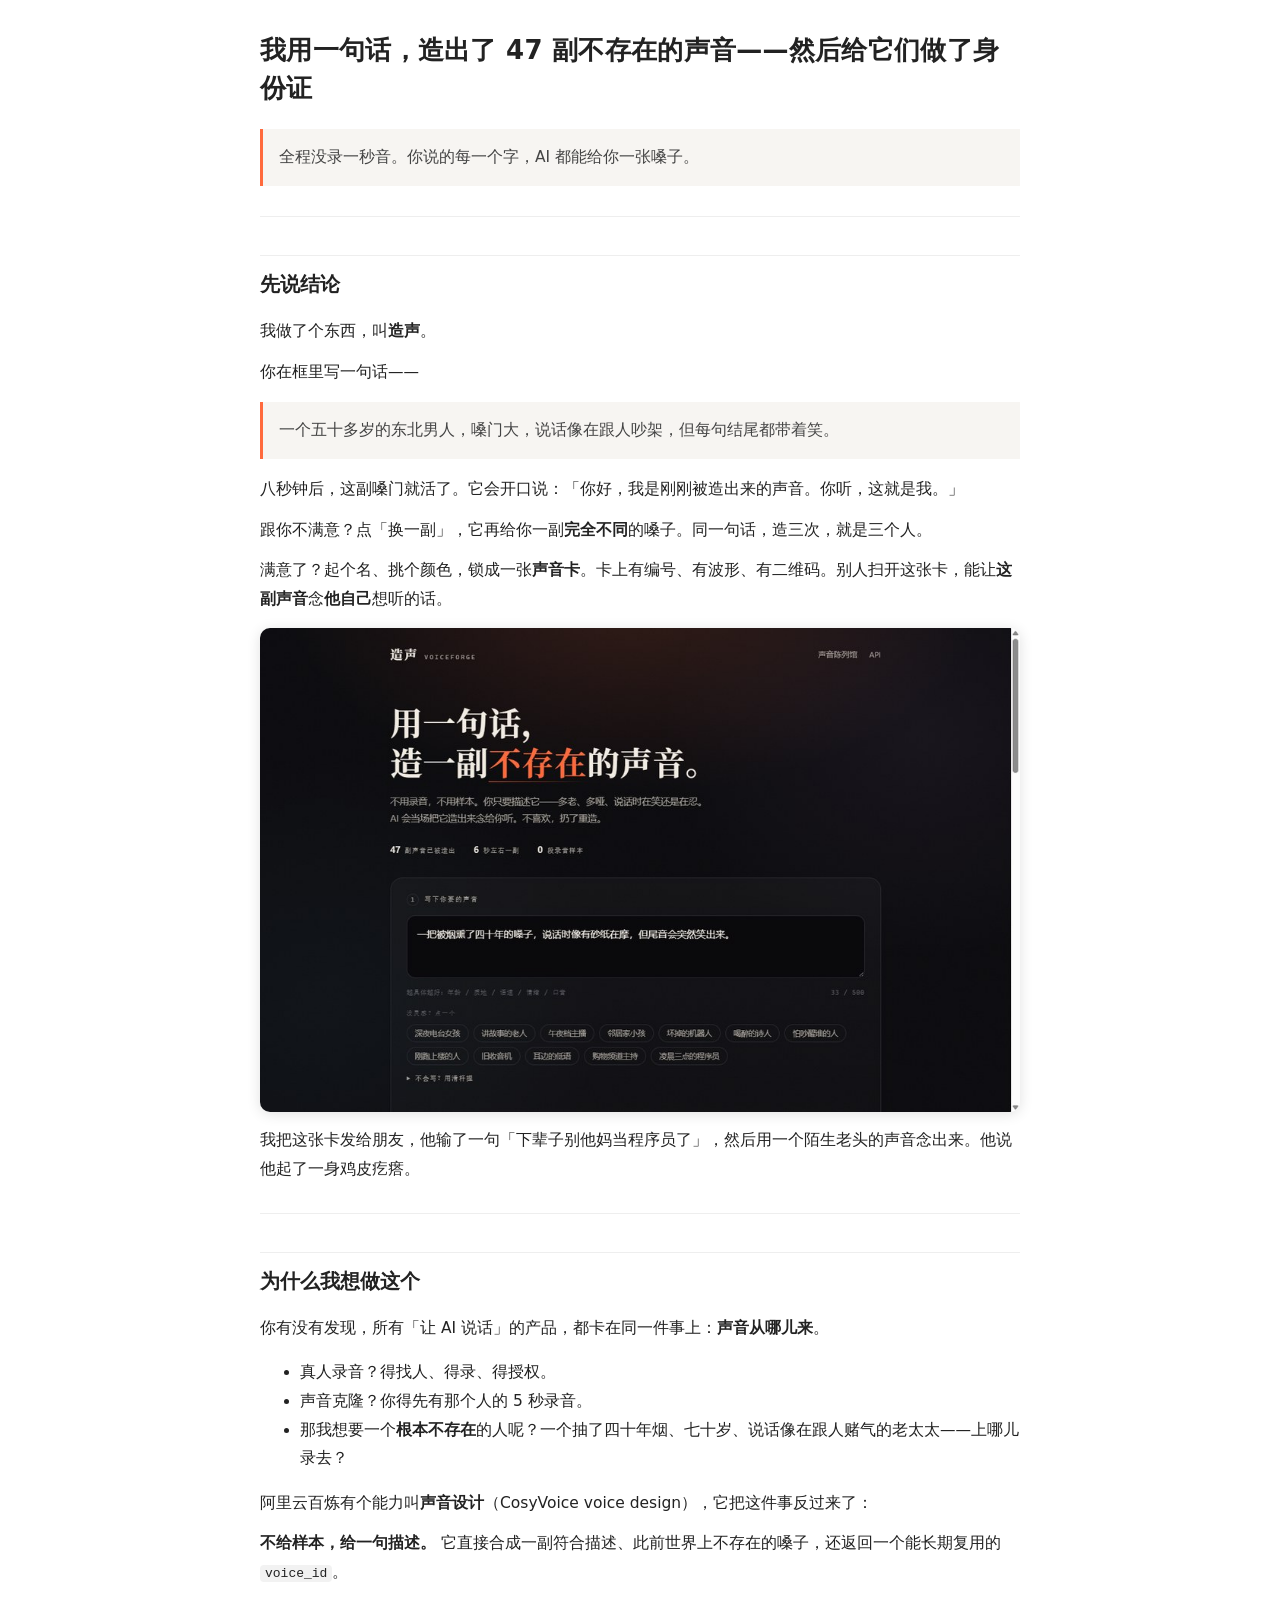
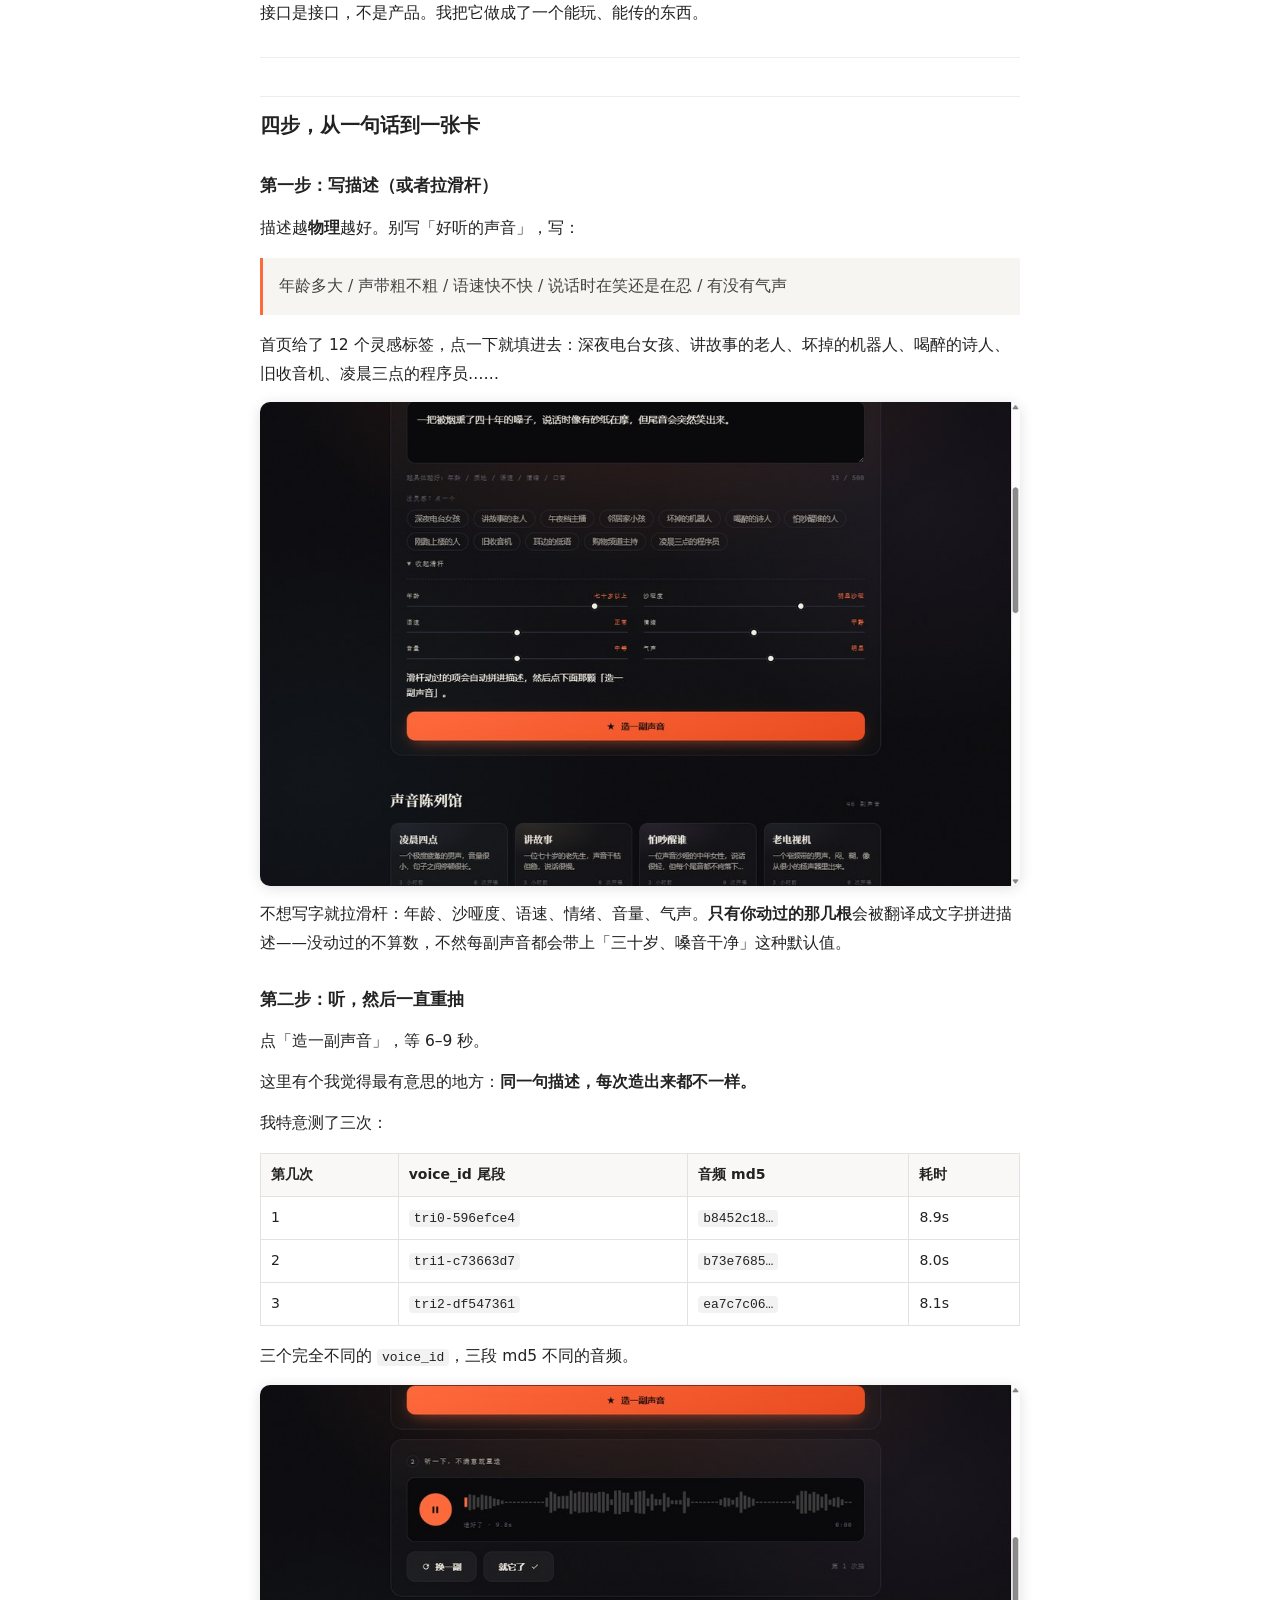
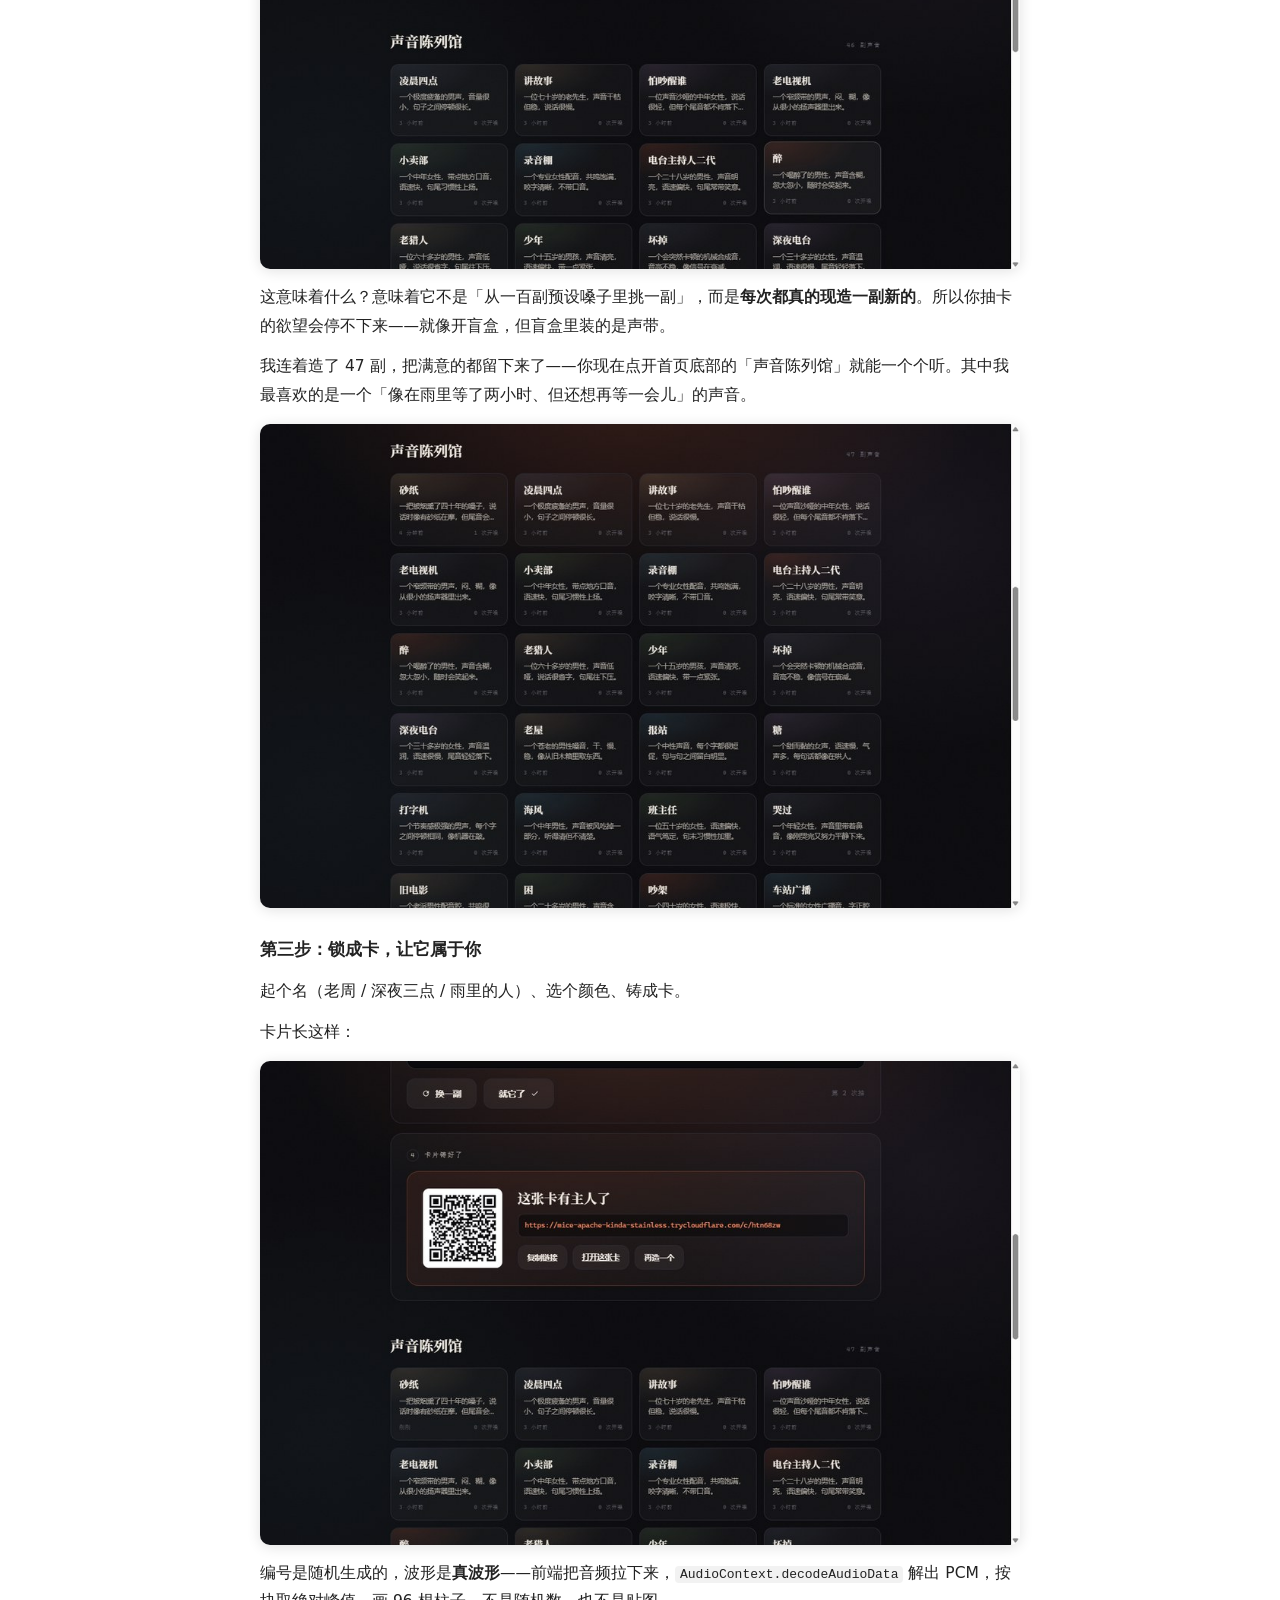
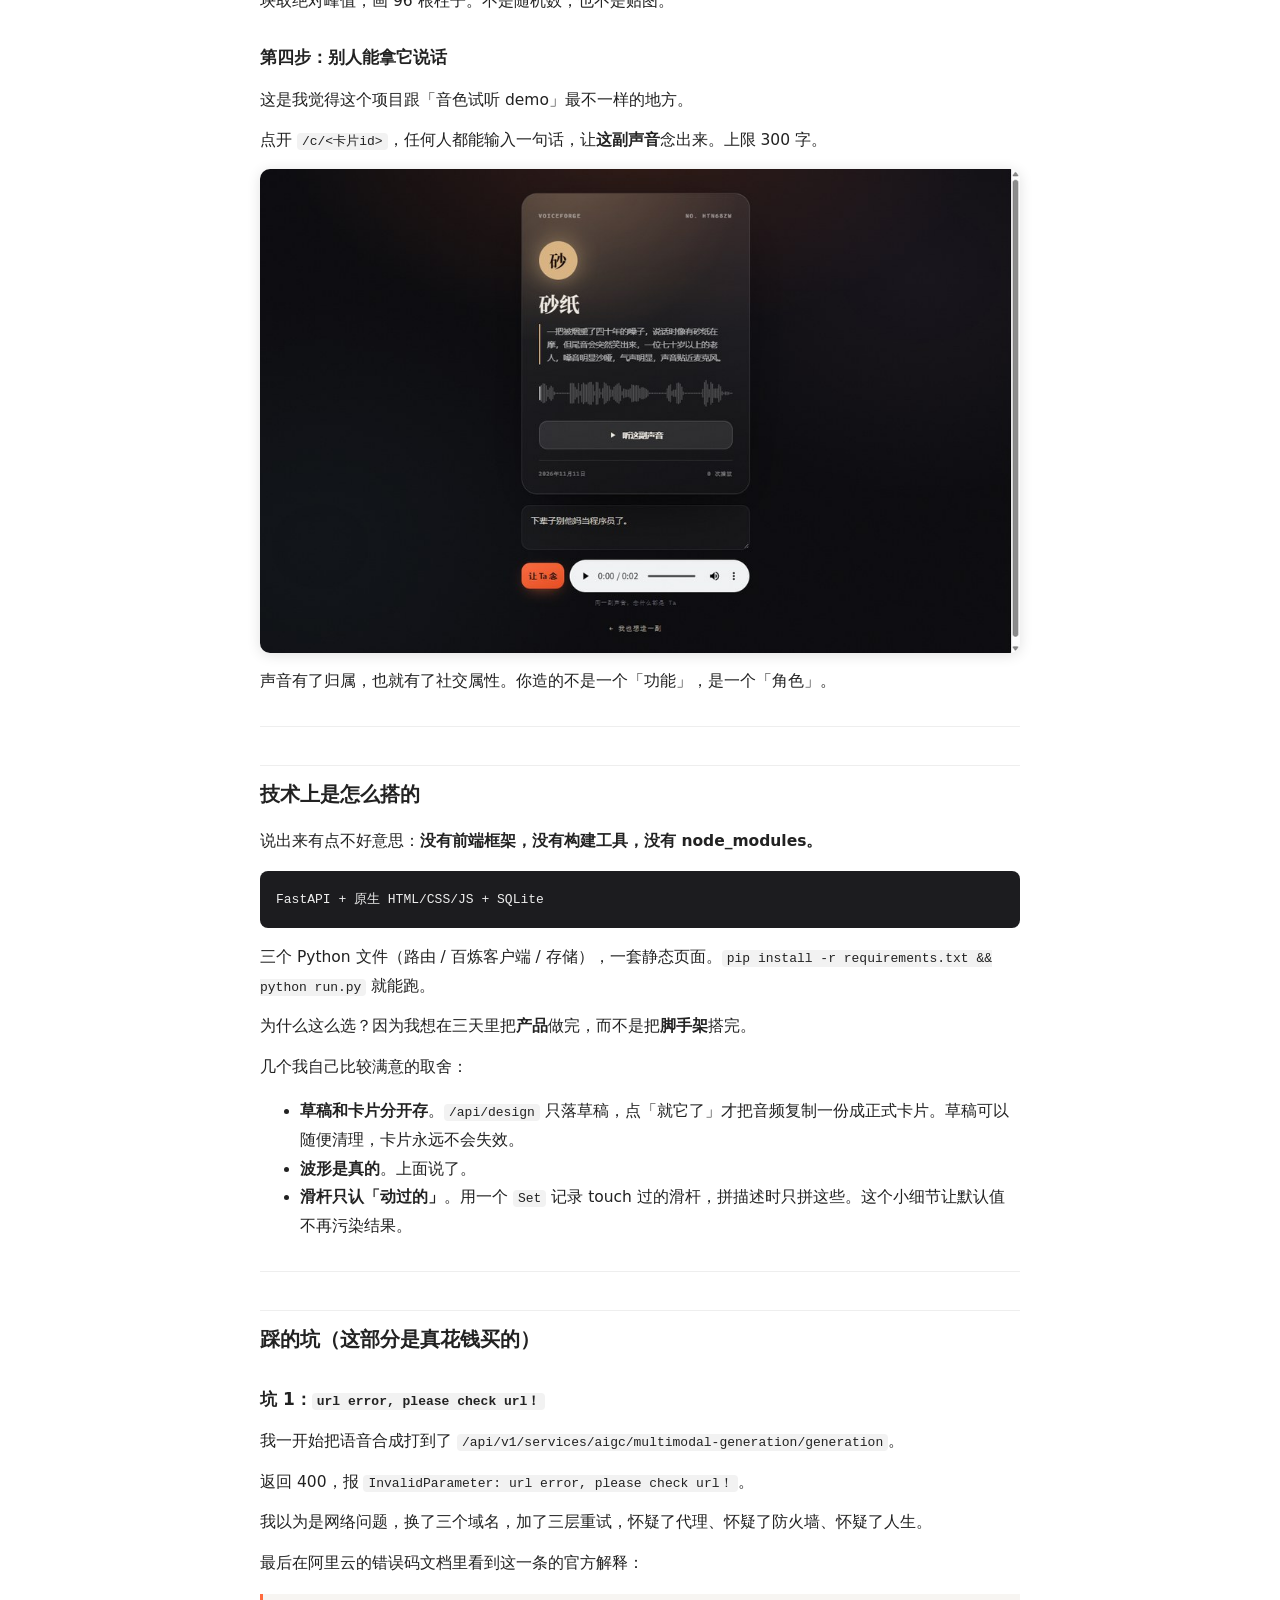
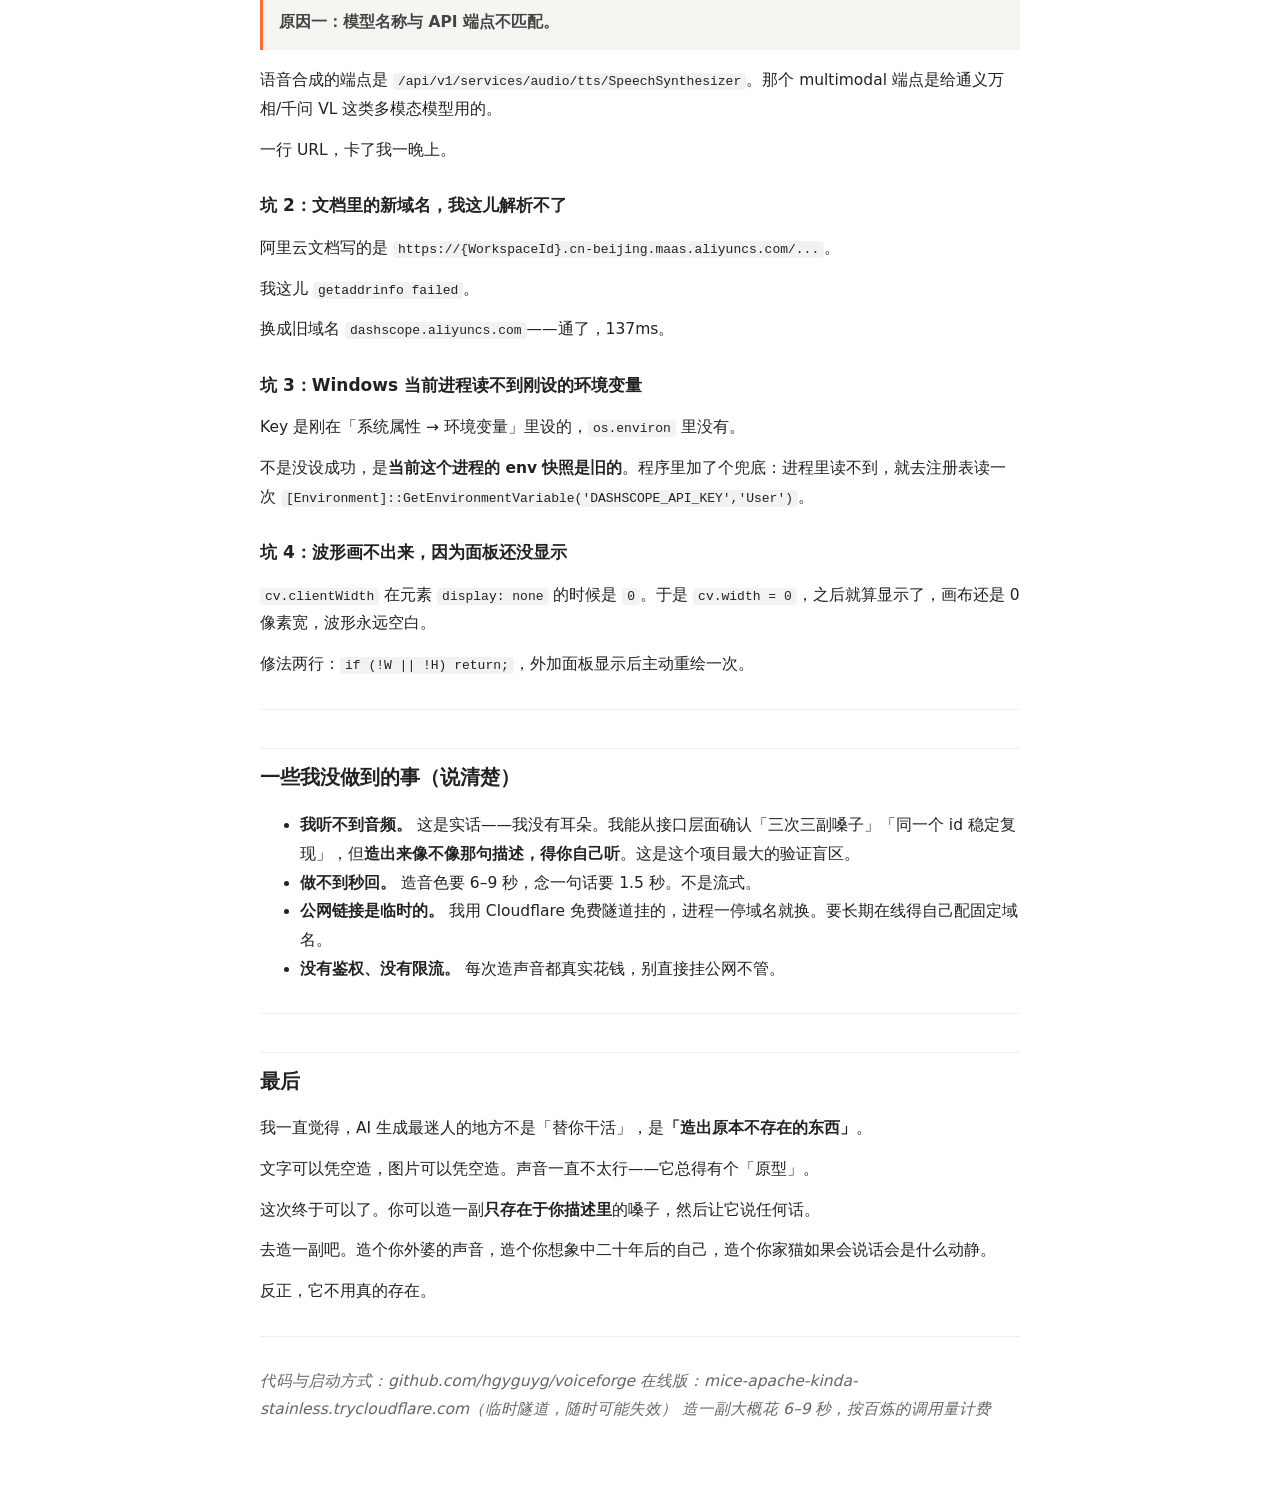
==== docs/教程.html @ cbb738d3 "docs: 教程新增可读 HTML 与 PDF 版（10 页，含 6 张配图）" ====
<!doctype html>
<html lang="zh-CN"><head><meta charset="utf-8">
<title>我用一句话，造出了 47 副不存在的声音</title>
<style>
  @page { margin: 18mm 16mm; }
  body { font-family: "Microsoft YaHei", "PingFang SC", system-ui, sans-serif;
         max-width: 760px; margin: 0 auto; padding: 32px 8px 60px;
         color: #222; line-height: 1.85; font-size: 15.5px; }
  h1 { font-size: 26px; line-height: 1.45; margin: 0 0 22px; letter-spacing: .3px; }
  h2 { font-size: 20px; margin: 38px 0 14px; padding-top: 10px; border-top: 1px solid #eee; }
  h3 { font-size: 17px; margin: 26px 0 10px; }
  p { margin: 12px 0; }
  blockquote { margin: 16px 0; padding: 10px 16px; background: #f7f5f2;
               border-left: 3px solid #ff6a3d; color: #444; }
  blockquote p { margin: 4px 0; }
  img { max-width: 100%; border-radius: 10px; margin: 14px 0;
        box-shadow: 0 2px 14px rgba(0,0,0,.12); display: block; }
  code { background: #f2f2f2; padding: 1px 5px; border-radius: 4px;
         font-size: 13px; font-family: Consolas, monospace; }
  pre { background: #1c1c1f; color: #eee; padding: 14px 16px; border-radius: 8px;
        overflow-x: auto; }
  pre code { background: none; color: inherit; padding: 0; }
  table { border-collapse: collapse; width: 100%; margin: 16px 0; font-size: 14px; }
  th, td { border: 1px solid #e2e2e2; padding: 8px 10px; text-align: left; }
  th { background: #faf8f6; }
  hr { border: none; border-top: 1px solid #eee; margin: 30px 0; }
  em { color: #666; }
</style></head><body>
<h1>我用一句话，造出了 47 副不存在的声音——然后给它们做了身份证</h1>
<blockquote>
<p>全程没录一秒音。你说的每一个字，AI 都能给你一张嗓子。</p>
</blockquote>
<hr />
<h2>先说结论</h2>
<p>我做了个东西，叫<strong>造声</strong>。</p>
<p>你在框里写一句话——</p>
<blockquote>
<p>一个五十多岁的东北男人，嗓门大，说话像在跟人吵架，但每句结尾都带着笑。</p>
</blockquote>
<p>八秒钟后，这副嗓门就活了。它会开口说：「你好，我是刚刚被造出来的声音。你听，这就是我。」</p>
<p>跟你不满意？点「换一副」，它再给你一副<strong>完全不同</strong>的嗓子。同一句话，造三次，就是三个人。</p>
<p>满意了？起个名、挑个颜色，锁成一张<strong>声音卡</strong>。卡上有编号、有波形、有二维码。别人扫开这张卡，能让<strong>这副声音</strong>念<strong>他自己</strong>想听的话。</p>
<p><img alt="首页" src="img/01-home.jpg" /></p>
<p>我把这张卡发给朋友，他输了一句「下辈子别他妈当程序员了」，然后用一个陌生老头的声音念出来。他说他起了一身鸡皮疙瘩。</p>
<hr />
<h2>为什么我想做这个</h2>
<p>你有没有发现，所有「让 AI 说话」的产品，都卡在同一件事上：<strong>声音从哪儿来</strong>。</p>
<ul>
<li>真人录音？得找人、得录、得授权。</li>
<li>声音克隆？你得先有那个人的 5 秒录音。</li>
<li>那我想要一个<strong>根本不存在</strong>的人呢？一个抽了四十年烟、七十岁、说话像在跟人赌气的老太太——上哪儿录去？</li>
</ul>
<p>阿里云百炼有个能力叫<strong>声音设计</strong>（CosyVoice voice design），它把这件事反过来了：</p>
<p><strong>不给样本，给一句描述。</strong> 它直接合成一副符合描述、此前世界上不存在的嗓子，还返回一个能长期复用的 <code>voice_id</code>。</p>
<p>接口是接口，不是产品。我把它做成了一个能玩、能传的东西。</p>
<hr />
<h2>四步，从一句话到一张卡</h2>
<h3>第一步：写描述（或者拉滑杆）</h3>
<p>描述越<strong>物理</strong>越好。别写「好听的声音」，写：</p>
<blockquote>
<p>年龄多大 / 声带粗不粗 / 语速快不快 / 说话时在笑还是在忍 / 有没有气声</p>
</blockquote>
<p>首页给了 12 个灵感标签，点一下就填进去：深夜电台女孩、讲故事的老人、坏掉的机器人、喝醉的诗人、旧收音机、凌晨三点的程序员……</p>
<p><img alt="滑杆" src="img/02-tuner.jpg" /></p>
<p>不想写字就拉滑杆：年龄、沙哑度、语速、情绪、音量、气声。<strong>只有你动过的那几根</strong>会被翻译成文字拼进描述——没动过的不算数，不然每副声音都会带上「三十岁、嗓音干净」这种默认值。</p>
<h3>第二步：听，然后一直重抽</h3>
<p>点「造一副声音」，等 6–9 秒。</p>
<p>这里有个我觉得最有意思的地方：<strong>同一句描述，每次造出来都不一样。</strong></p>
<p>我特意测了三次：</p>
<table>
<thead>
<tr>
<th>第几次</th>
<th>voice_id 尾段</th>
<th>音频 md5</th>
<th>耗时</th>
</tr>
</thead>
<tbody>
<tr>
<td>1</td>
<td><code>tri0-596efce4</code></td>
<td><code>b8452c18…</code></td>
<td>8.9s</td>
</tr>
<tr>
<td>2</td>
<td><code>tri1-c73663d7</code></td>
<td><code>b73e7685…</code></td>
<td>8.0s</td>
</tr>
<tr>
<td>3</td>
<td><code>tri2-df547361</code></td>
<td><code>ea7c7c06…</code></td>
<td>8.1s</td>
</tr>
</tbody>
</table>
<p>三个完全不同的 <code>voice_id</code>，三段 md5 不同的音频。</p>
<p><img alt="造好了" src="img/03-result.jpg" /></p>
<p>这意味着什么？意味着它不是「从一百副预设嗓子里挑一副」，而是<strong>每次都真的现造一副新的</strong>。所以你抽卡的欲望会停不下来——就像开盲盒，但盲盒里装的是声带。</p>
<p>我连着造了 47 副，把满意的都留下来了——你现在点开首页底部的「声音陈列馆」就能一个个听。其中我最喜欢的是一个「像在雨里等了两小时、但还想再等一会儿」的声音。</p>
<p><img alt="陈列馆" src="img/09-gallery.jpg" /></p>
<h3>第三步：锁成卡，让它属于你</h3>
<p>起个名（老周 / 深夜三点 / 雨里的人）、选个颜色、铸成卡。</p>
<p>卡片长这样：</p>
<p><img alt="成卡" src="img/07-done.jpg" /></p>
<p>编号是随机生成的，波形是<strong>真波形</strong>——前端把音频拉下来，<code>AudioContext.decodeAudioData</code> 解出 PCM，按块取绝对峰值，画 96 根柱子。不是随机数，也不是贴图。</p>
<h3>第四步：别人能拿它说话</h3>
<p>这是我觉得这个项目跟「音色试听 demo」最不一样的地方。</p>
<p>点开 <code>/c/&lt;卡片id&gt;</code>，任何人都能输入一句话，让<strong>这副声音</strong>念出来。上限 300 字。</p>
<p><img alt="卡片页" src="img/08-card.jpg" /></p>
<p>声音有了归属，也就有了社交属性。你造的不是一个「功能」，是一个「角色」。</p>
<hr />
<h2>技术上是怎么搭的</h2>
<p>说出来有点不好意思：<strong>没有前端框架，没有构建工具，没有 node_modules。</strong></p>
<pre><code>FastAPI + 原生 HTML/CSS/JS + SQLite
</code></pre>
<p>三个 Python 文件（路由 / 百炼客户端 / 存储），一套静态页面。<code>pip install -r requirements.txt &amp;&amp; python run.py</code> 就能跑。</p>
<p>为什么这么选？因为我想在三天里把<strong>产品</strong>做完，而不是把<strong>脚手架</strong>搭完。</p>
<p>几个我自己比较满意的取舍：</p>
<ul>
<li><strong>草稿和卡片分开存</strong>。<code>/api/design</code> 只落草稿，点「就它了」才把音频复制一份成正式卡片。草稿可以随便清理，卡片永远不会失效。</li>
<li><strong>波形是真的</strong>。上面说了。</li>
<li><strong>滑杆只认「动过的」</strong>。用一个 <code>Set</code> 记录 touch 过的滑杆，拼描述时只拼这些。这个小细节让默认值不再污染结果。</li>
</ul>
<hr />
<h2>踩的坑（这部分是真花钱买的）</h2>
<h3>坑 1：<code>url error, please check url！</code></h3>
<p>我一开始把语音合成打到了 <code>/api/v1/services/aigc/multimodal-generation/generation</code>。</p>
<p>返回 400，报 <code>InvalidParameter: url error, please check url！</code>。</p>
<p>我以为是网络问题，换了三个域名，加了三层重试，怀疑了代理、怀疑了防火墙、怀疑了人生。</p>
<p>最后在阿里云的错误码文档里看到这一条的官方解释：</p>
<blockquote>
<p><strong>原因一：模型名称与 API 端点不匹配。</strong></p>
</blockquote>
<p>语音合成的端点是 <code>/api/v1/services/audio/tts/SpeechSynthesizer</code>。那个 multimodal 端点是给通义万相/千问 VL 这类多模态模型用的。</p>
<p>一行 URL，卡了我一晚上。</p>
<h3>坑 2：文档里的新域名，我这儿解析不了</h3>
<p>阿里云文档写的是 <code>https://{WorkspaceId}.cn-beijing.maas.aliyuncs.com/...</code>。</p>
<p>我这儿 <code>getaddrinfo failed</code>。</p>
<p>换成旧域名 <code>dashscope.aliyuncs.com</code>——通了，137ms。</p>
<h3>坑 3：Windows 当前进程读不到刚设的环境变量</h3>
<p>Key 是刚在「系统属性 → 环境变量」里设的，<code>os.environ</code> 里没有。</p>
<p>不是没设成功，是<strong>当前这个进程的 env 快照是旧的</strong>。程序里加了个兜底：进程里读不到，就去注册表读一次 <code>[Environment]::GetEnvironmentVariable('DASHSCOPE_API_KEY','User')</code>。</p>
<h3>坑 4：波形画不出来，因为面板还没显示</h3>
<p><code>cv.clientWidth</code> 在元素 <code>display: none</code> 的时候是 <code>0</code>。于是 <code>cv.width = 0</code>，之后就算显示了，画布还是 0 像素宽，波形永远空白。</p>
<p>修法两行：<code>if (!W || !H) return;</code>，外加面板显示后主动重绘一次。</p>
<hr />
<h2>一些我没做到的事（说清楚）</h2>
<ul>
<li><strong>我听不到音频。</strong> 这是实话——我没有耳朵。我能从接口层面确认「三次三副嗓子」「同一个 id 稳定复现」，但<strong>造出来像不像那句描述，得你自己听</strong>。这是这个项目最大的验证盲区。</li>
<li><strong>做不到秒回。</strong> 造音色要 6–9 秒，念一句话要 1.5 秒。不是流式。</li>
<li><strong>公网链接是临时的。</strong> 我用 Cloudflare 免费隧道挂的，进程一停域名就换。要长期在线得自己配固定域名。</li>
<li><strong>没有鉴权、没有限流。</strong> 每次造声音都真实花钱，别直接挂公网不管。</li>
</ul>
<hr />
<h2>最后</h2>
<p>我一直觉得，AI 生成最迷人的地方不是「替你干活」，是<strong>「造出原本不存在的东西」</strong>。</p>
<p>文字可以凭空造，图片可以凭空造。声音一直不太行——它总得有个「原型」。</p>
<p>这次终于可以了。你可以造一副<strong>只存在于你描述里</strong>的嗓子，然后让它说任何话。</p>
<p>去造一副吧。造个你外婆的声音，造个你想象中二十年后的自己，造个你家猫如果会说话会是什么动静。</p>
<p>反正，它不用真的存在。</p>
<hr />
<p><em>代码与启动方式：github.com/hgyguyg/voiceforge</em>
<em>在线版：mice-apache-kinda-stainless.trycloudflare.com（临时隧道，随时可能失效）</em>
<em>造一副大概花 6–9 秒，按百炼的调用量计费</em></p>
</body></html>
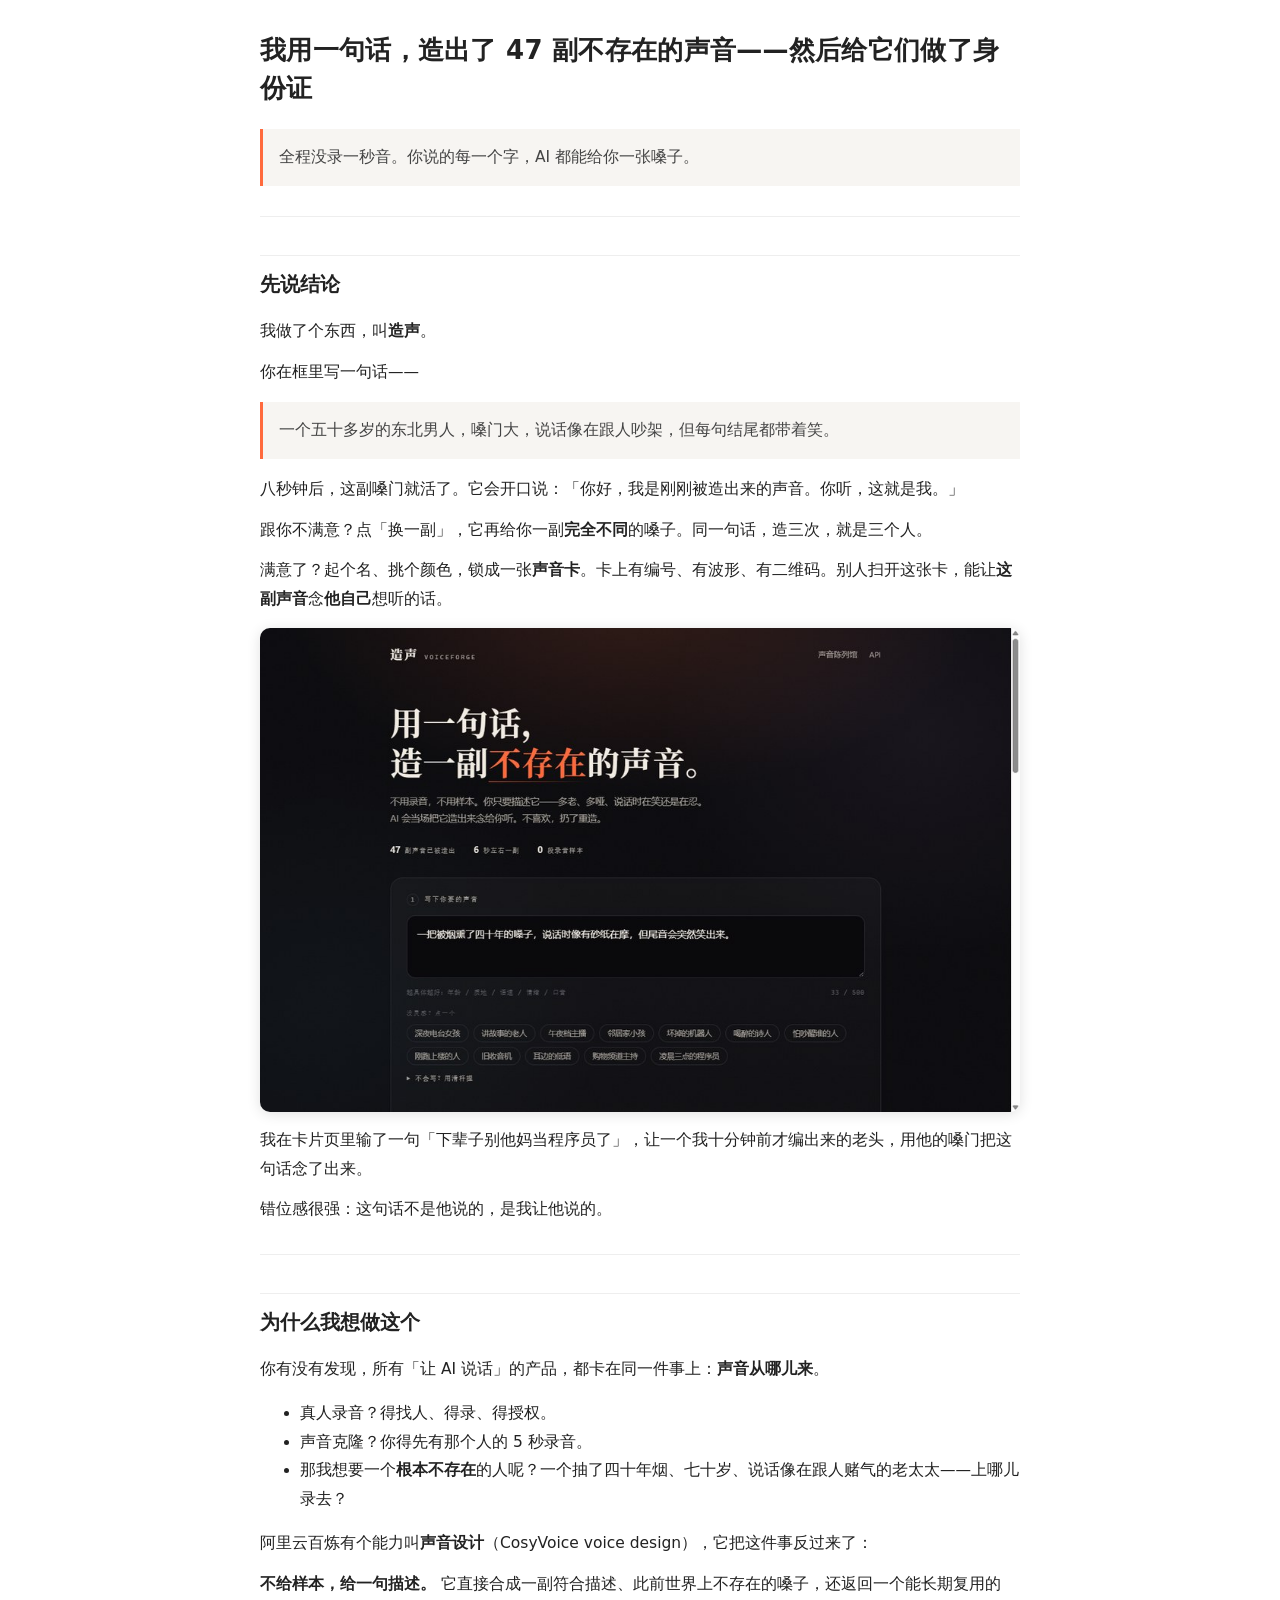
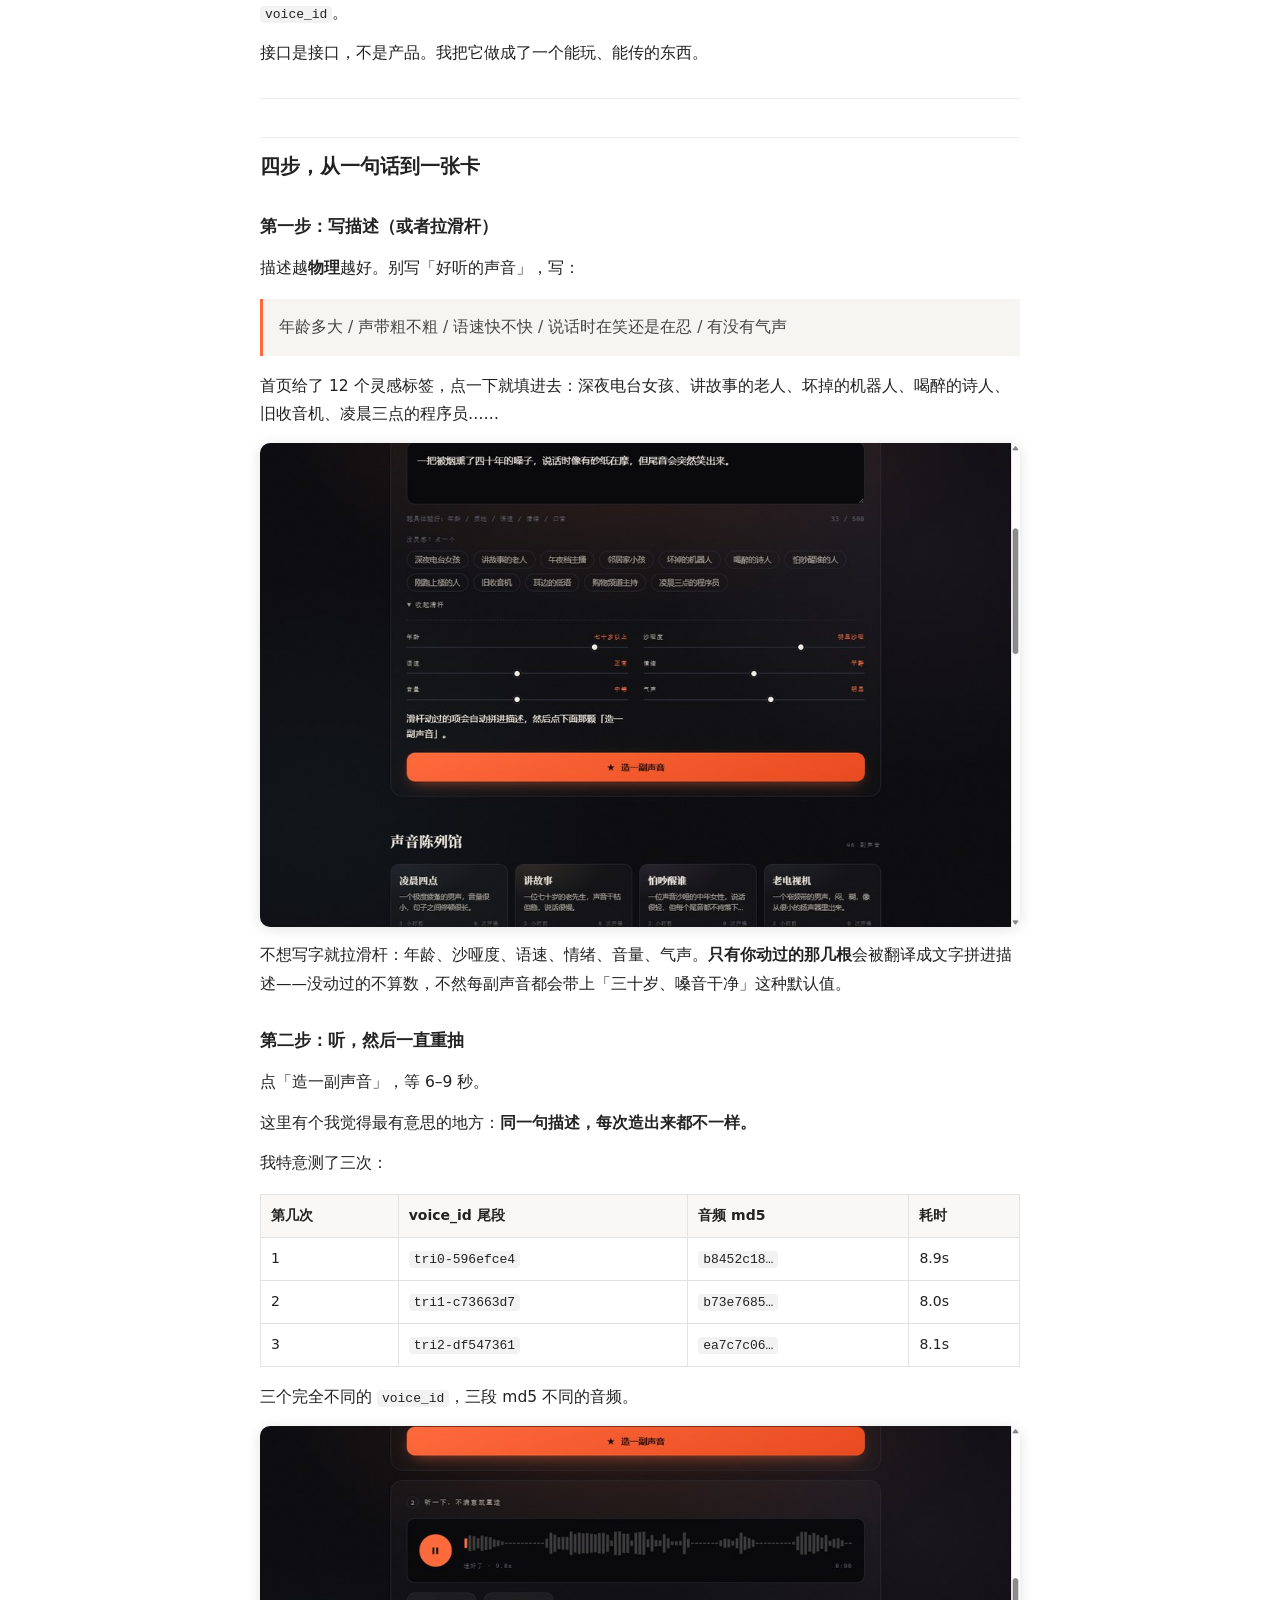
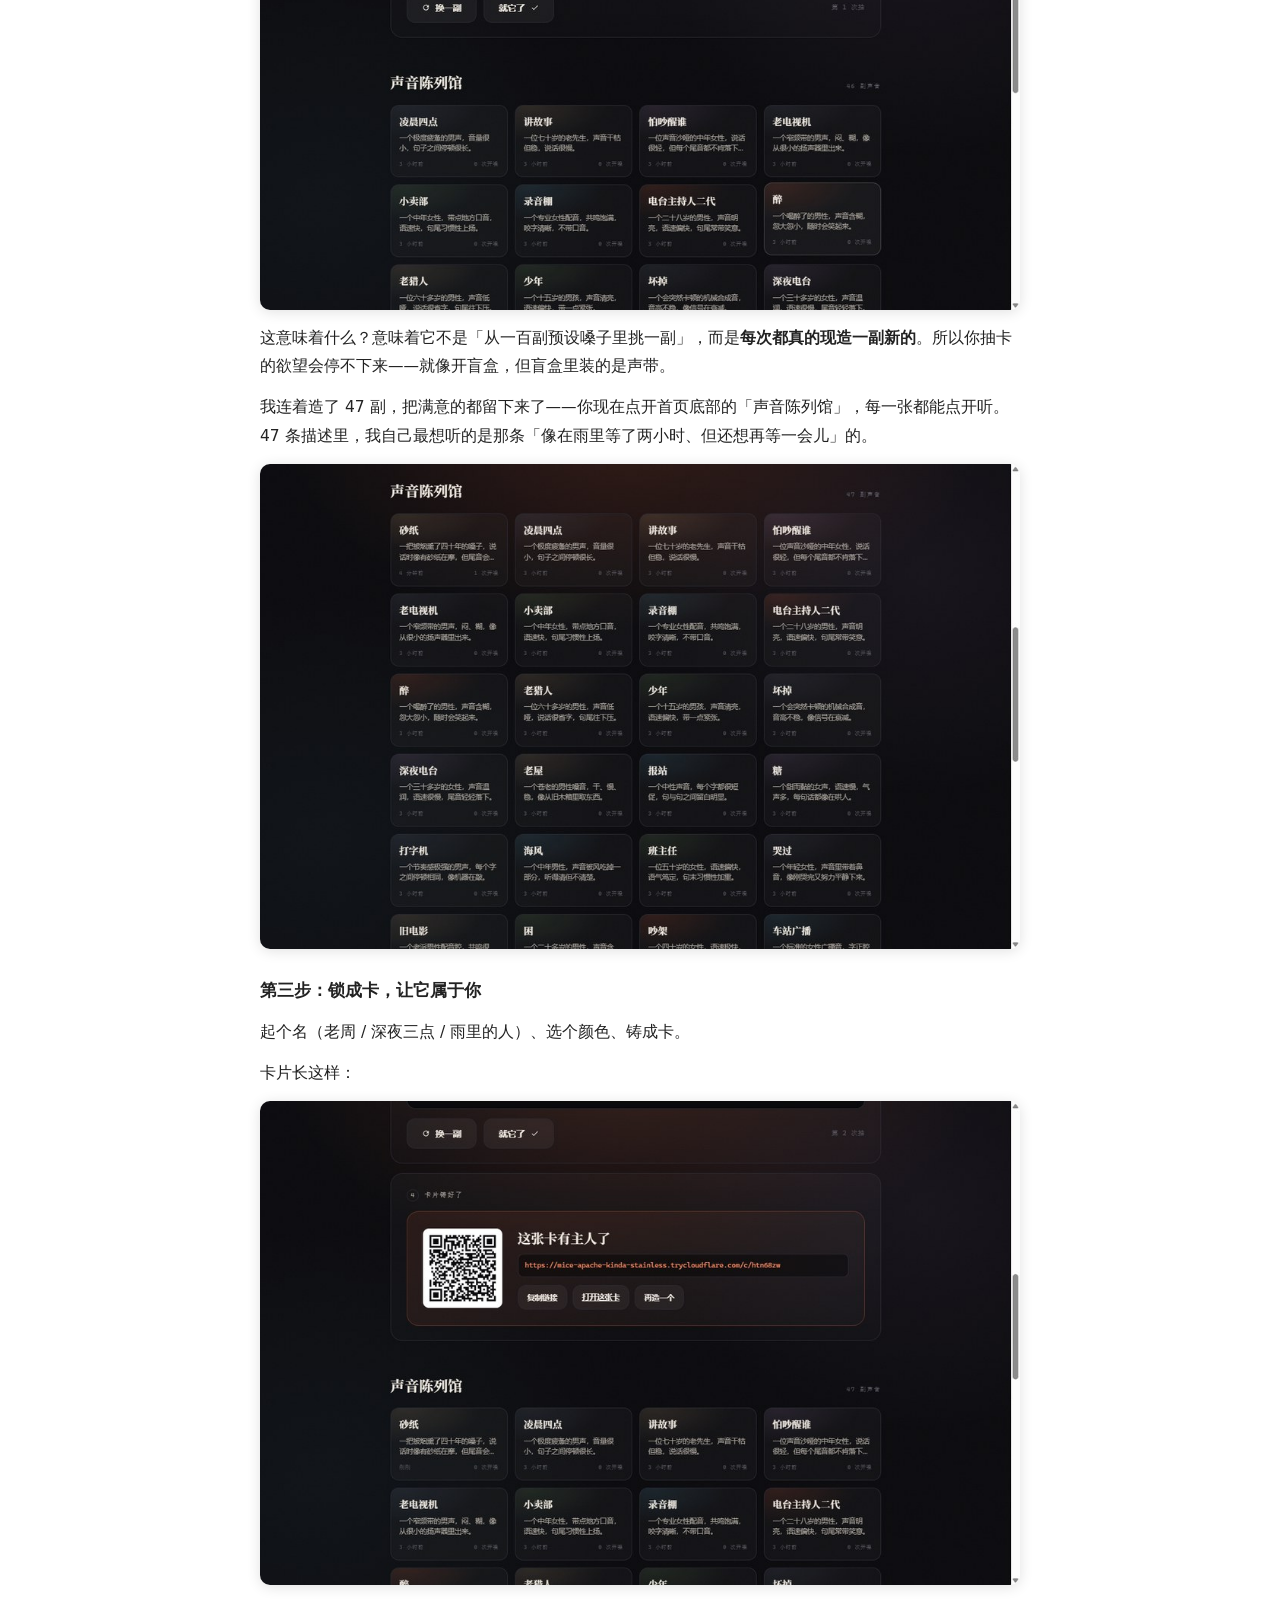
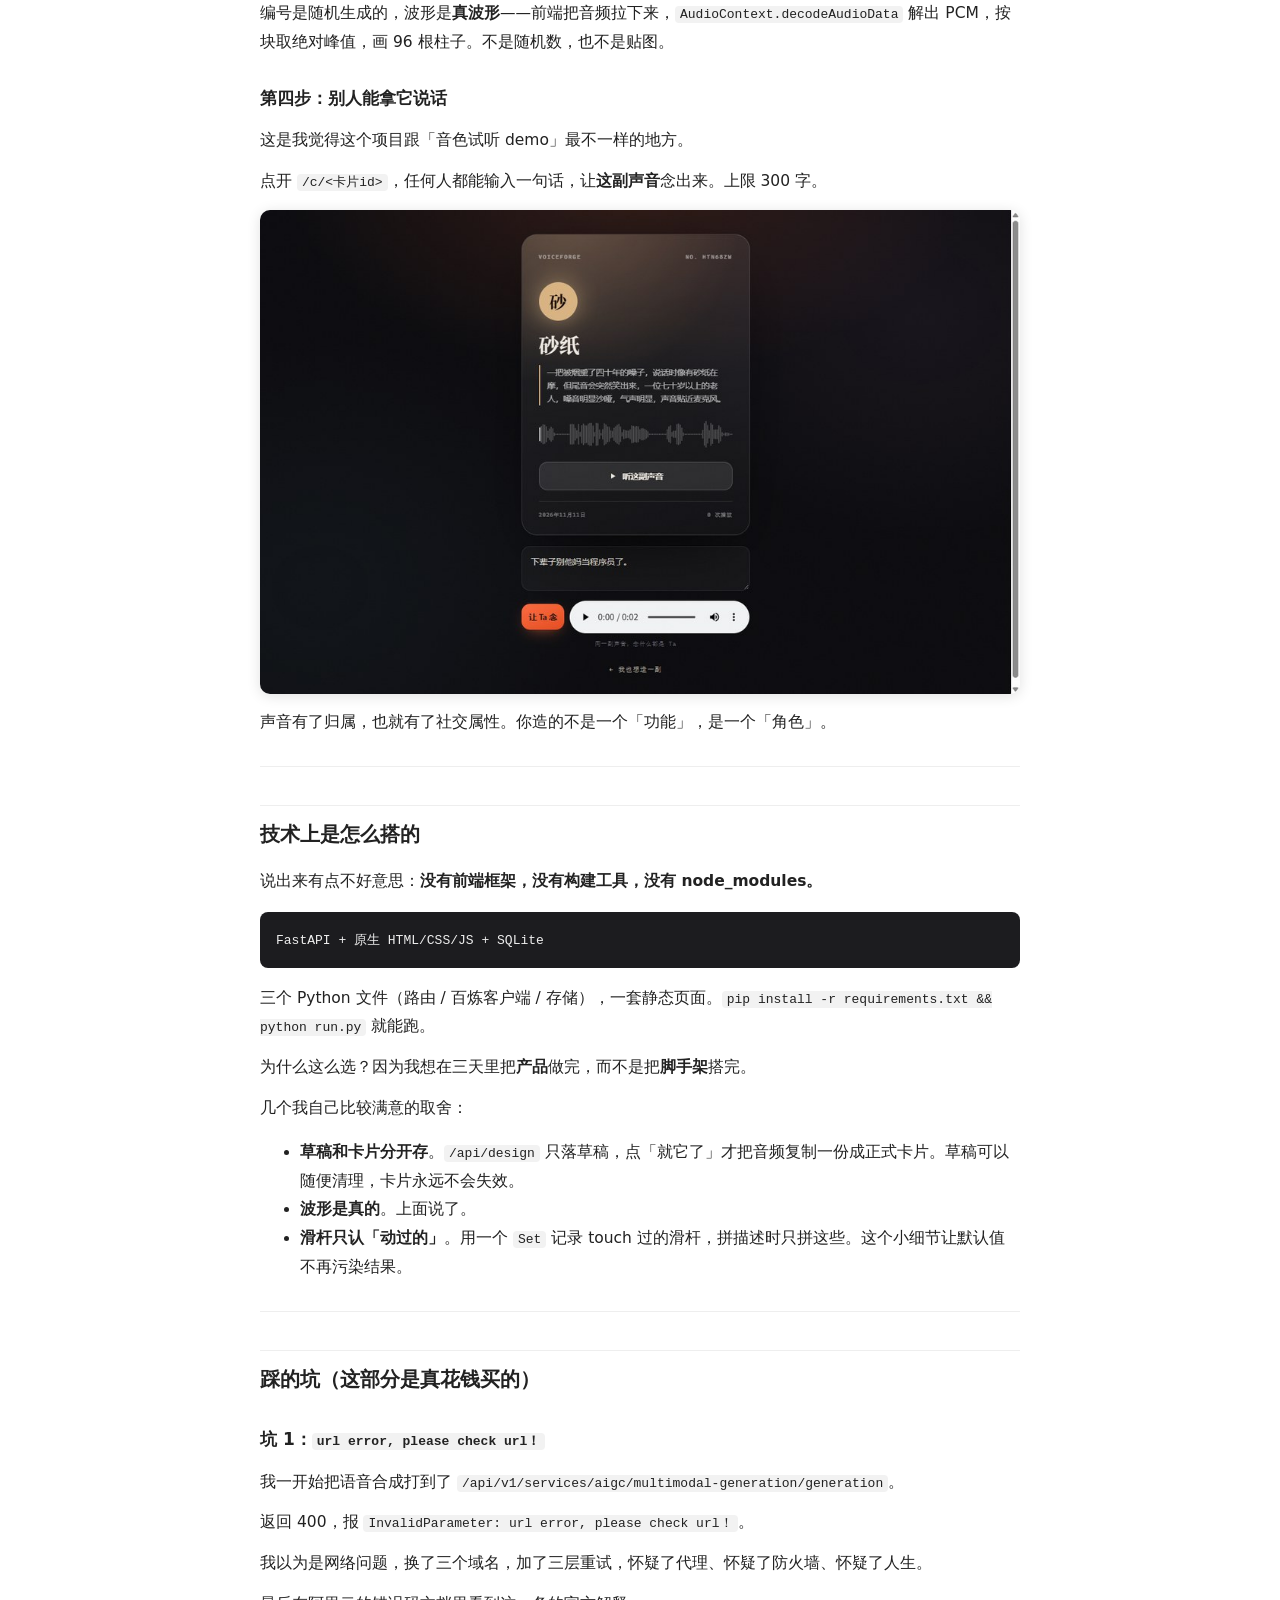
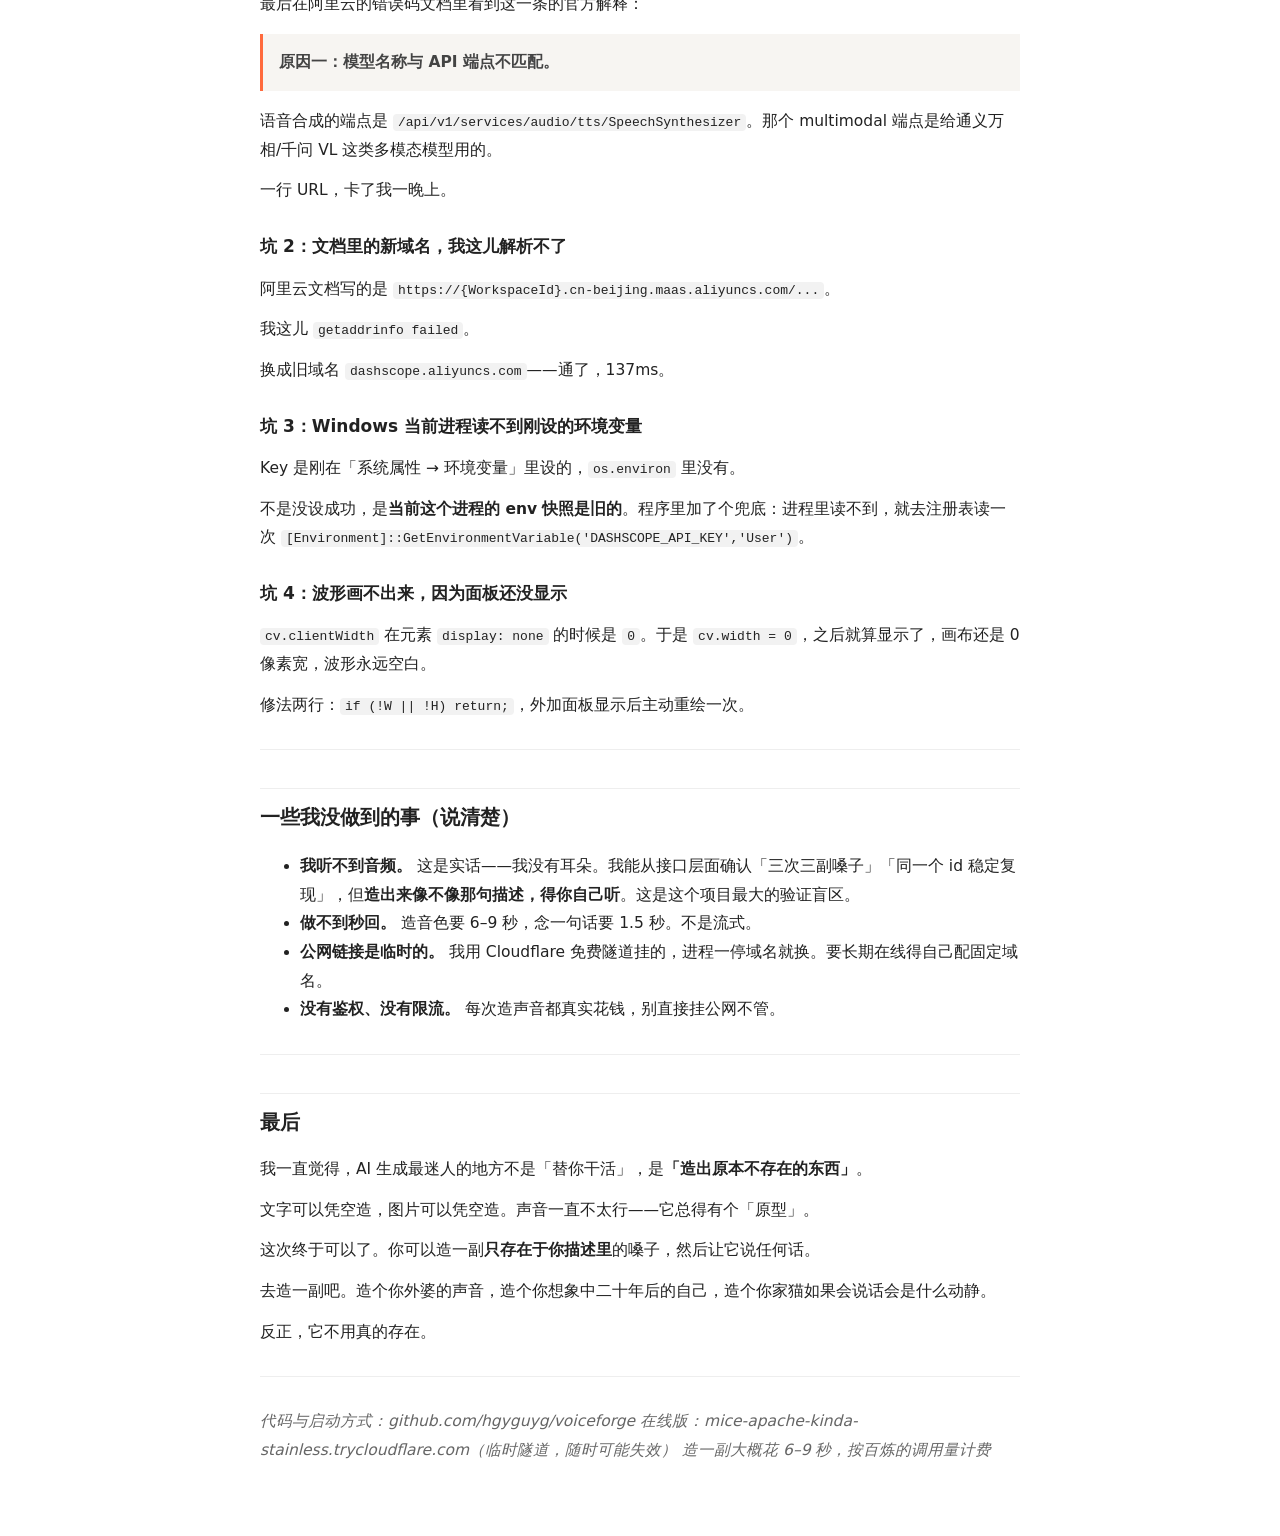
==== commit 0873dd80: "教程：把两处不可证的表述改成本人真实操作，重新生成 HTML/PDF" ====
--- a/docs/教程.html
+++ b/docs/教程.html
@@ -41,7 +41,8 @@
 <p>跟你不满意？点「换一副」，它再给你一副<strong>完全不同</strong>的嗓子。同一句话，造三次，就是三个人。</p>
 <p>满意了？起个名、挑个颜色，锁成一张<strong>声音卡</strong>。卡上有编号、有波形、有二维码。别人扫开这张卡，能让<strong>这副声音</strong>念<strong>他自己</strong>想听的话。</p>
 <p><img alt="首页" src="img/01-home.jpg" /></p>
-<p>我把这张卡发给朋友，他输了一句「下辈子别他妈当程序员了」，然后用一个陌生老头的声音念出来。他说他起了一身鸡皮疙瘩。</p>
+<p>我在卡片页里输了一句「下辈子别他妈当程序员了」，让一个我十分钟前才编出来的老头，用他的嗓门把这句话念了出来。</p>
+<p>错位感很强：这句话不是他说的，是我让他说的。</p>
 <hr />
 <h2>为什么我想做这个</h2>
 <p>你有没有发现，所有「让 AI 说话」的产品，都卡在同一件事上：<strong>声音从哪儿来</strong>。</p>
@@ -100,7 +101,7 @@
 <p>三个完全不同的 <code>voice_id</code>，三段 md5 不同的音频。</p>
 <p><img alt="造好了" src="img/03-result.jpg" /></p>
 <p>这意味着什么？意味着它不是「从一百副预设嗓子里挑一副」，而是<strong>每次都真的现造一副新的</strong>。所以你抽卡的欲望会停不下来——就像开盲盒，但盲盒里装的是声带。</p>
-<p>我连着造了 47 副，把满意的都留下来了——你现在点开首页底部的「声音陈列馆」就能一个个听。其中我最喜欢的是一个「像在雨里等了两小时、但还想再等一会儿」的声音。</p>
+<p>我连着造了 47 副，把满意的都留下来了——你现在点开首页底部的「声音陈列馆」，每一张都能点开听。47 条描述里，我自己最想听的是那条「像在雨里等了两小时、但还想再等一会儿」的。</p>
 <p><img alt="陈列馆" src="img/09-gallery.jpg" /></p>
 <h3>第三步：锁成卡，让它属于你</h3>
 <p>起个名（老周 / 深夜三点 / 雨里的人）、选个颜色、铸成卡。</p>
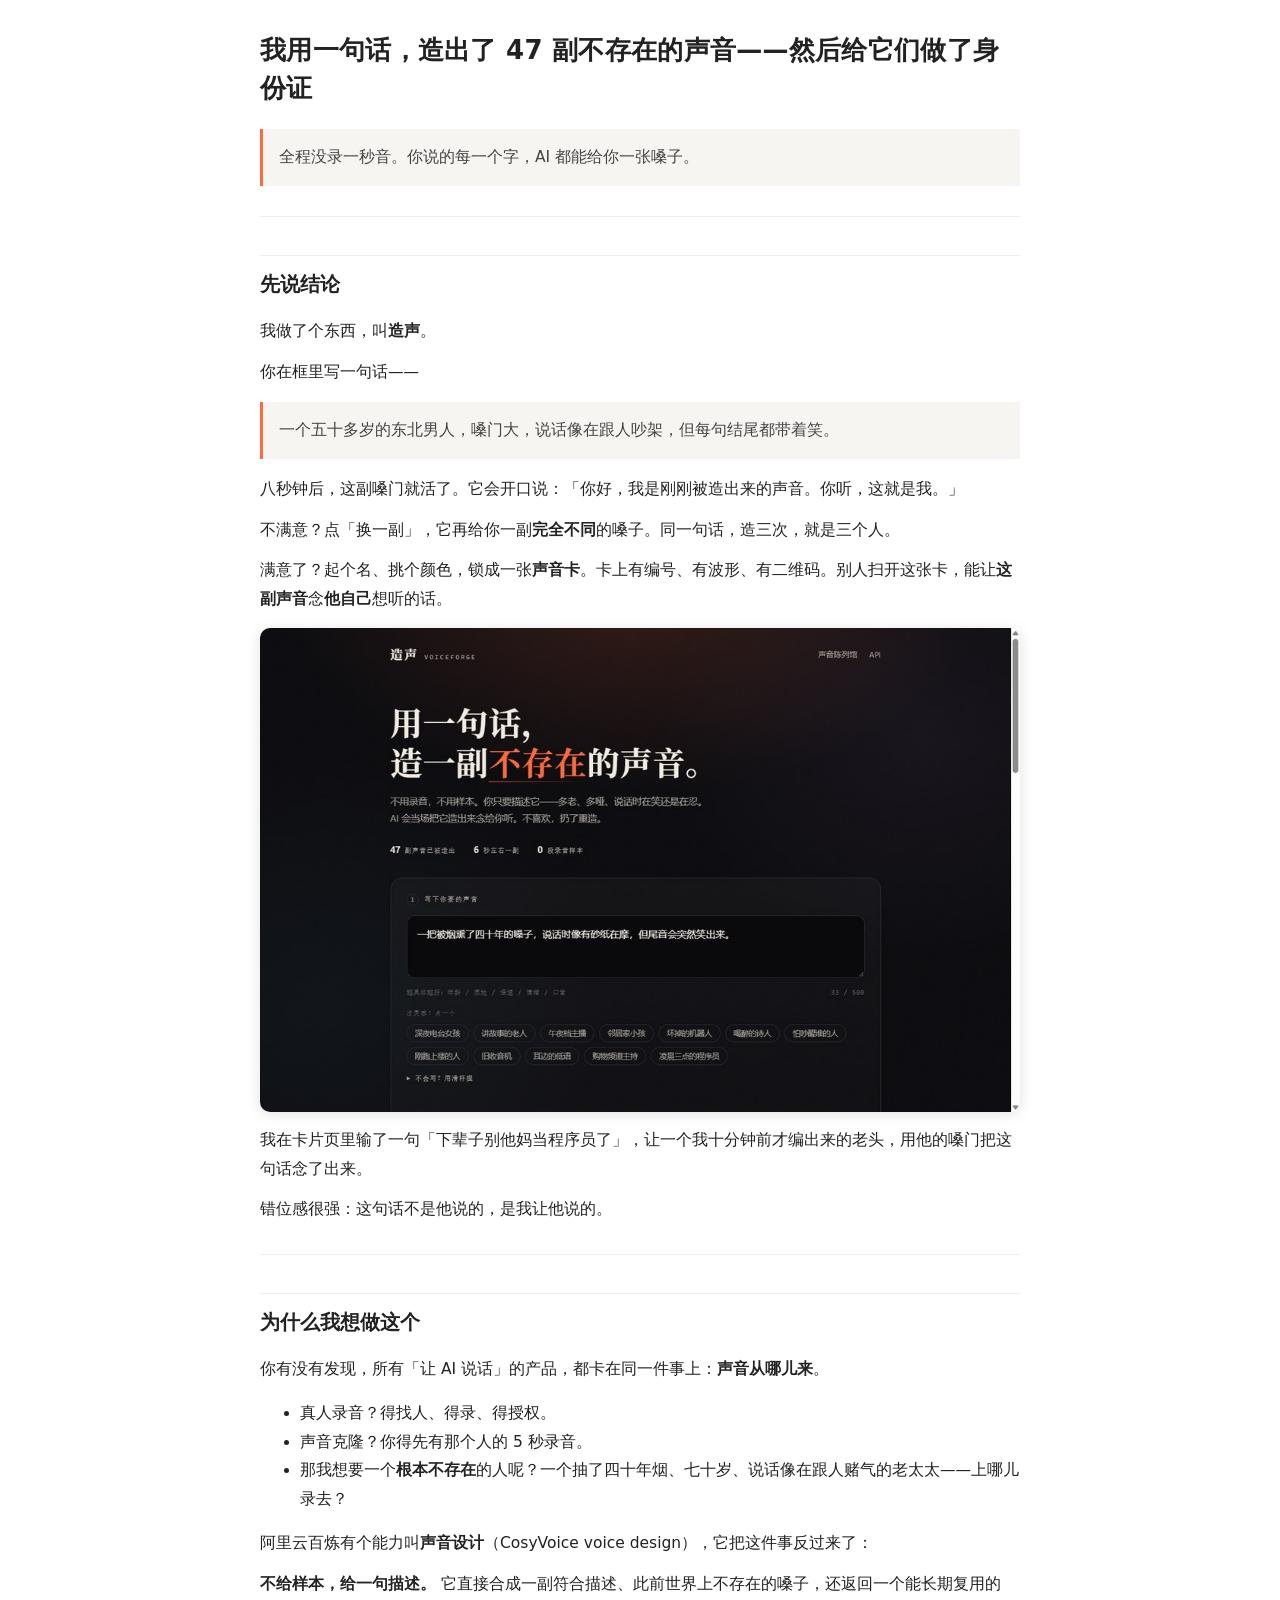
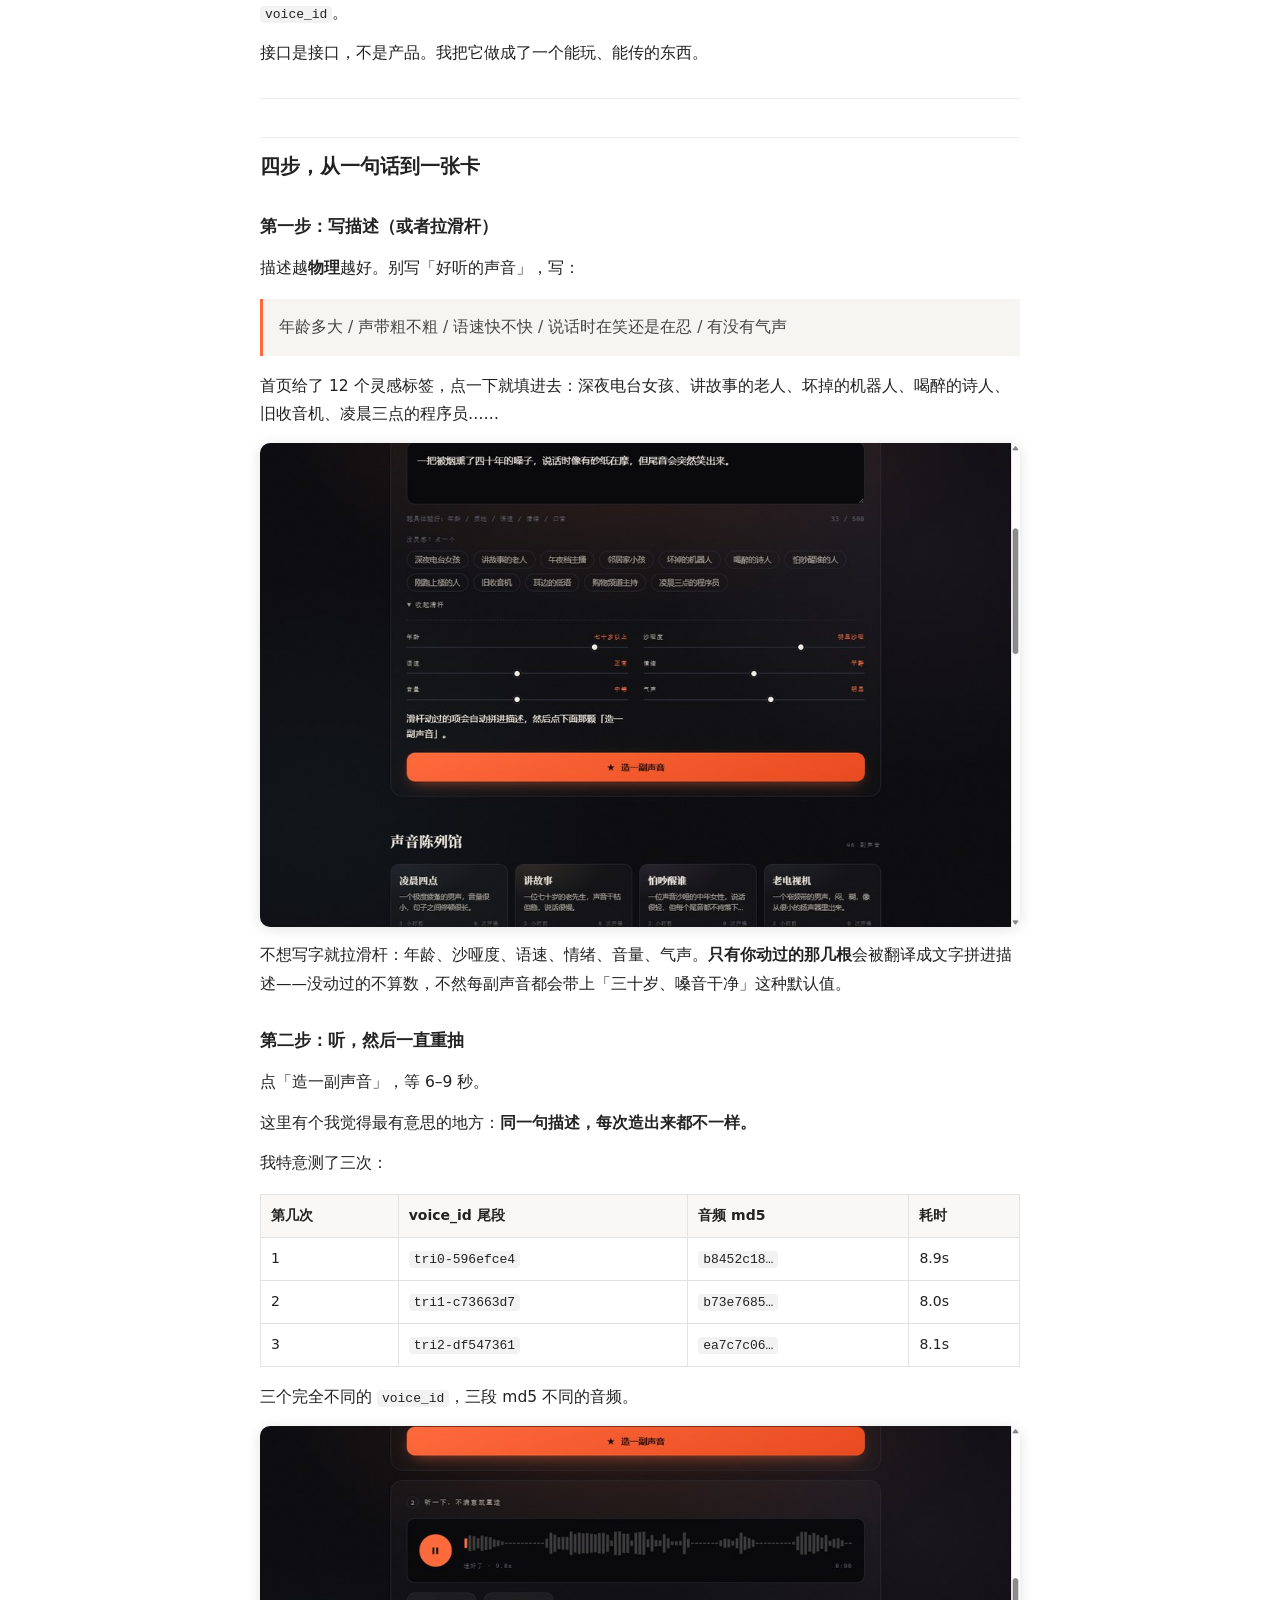
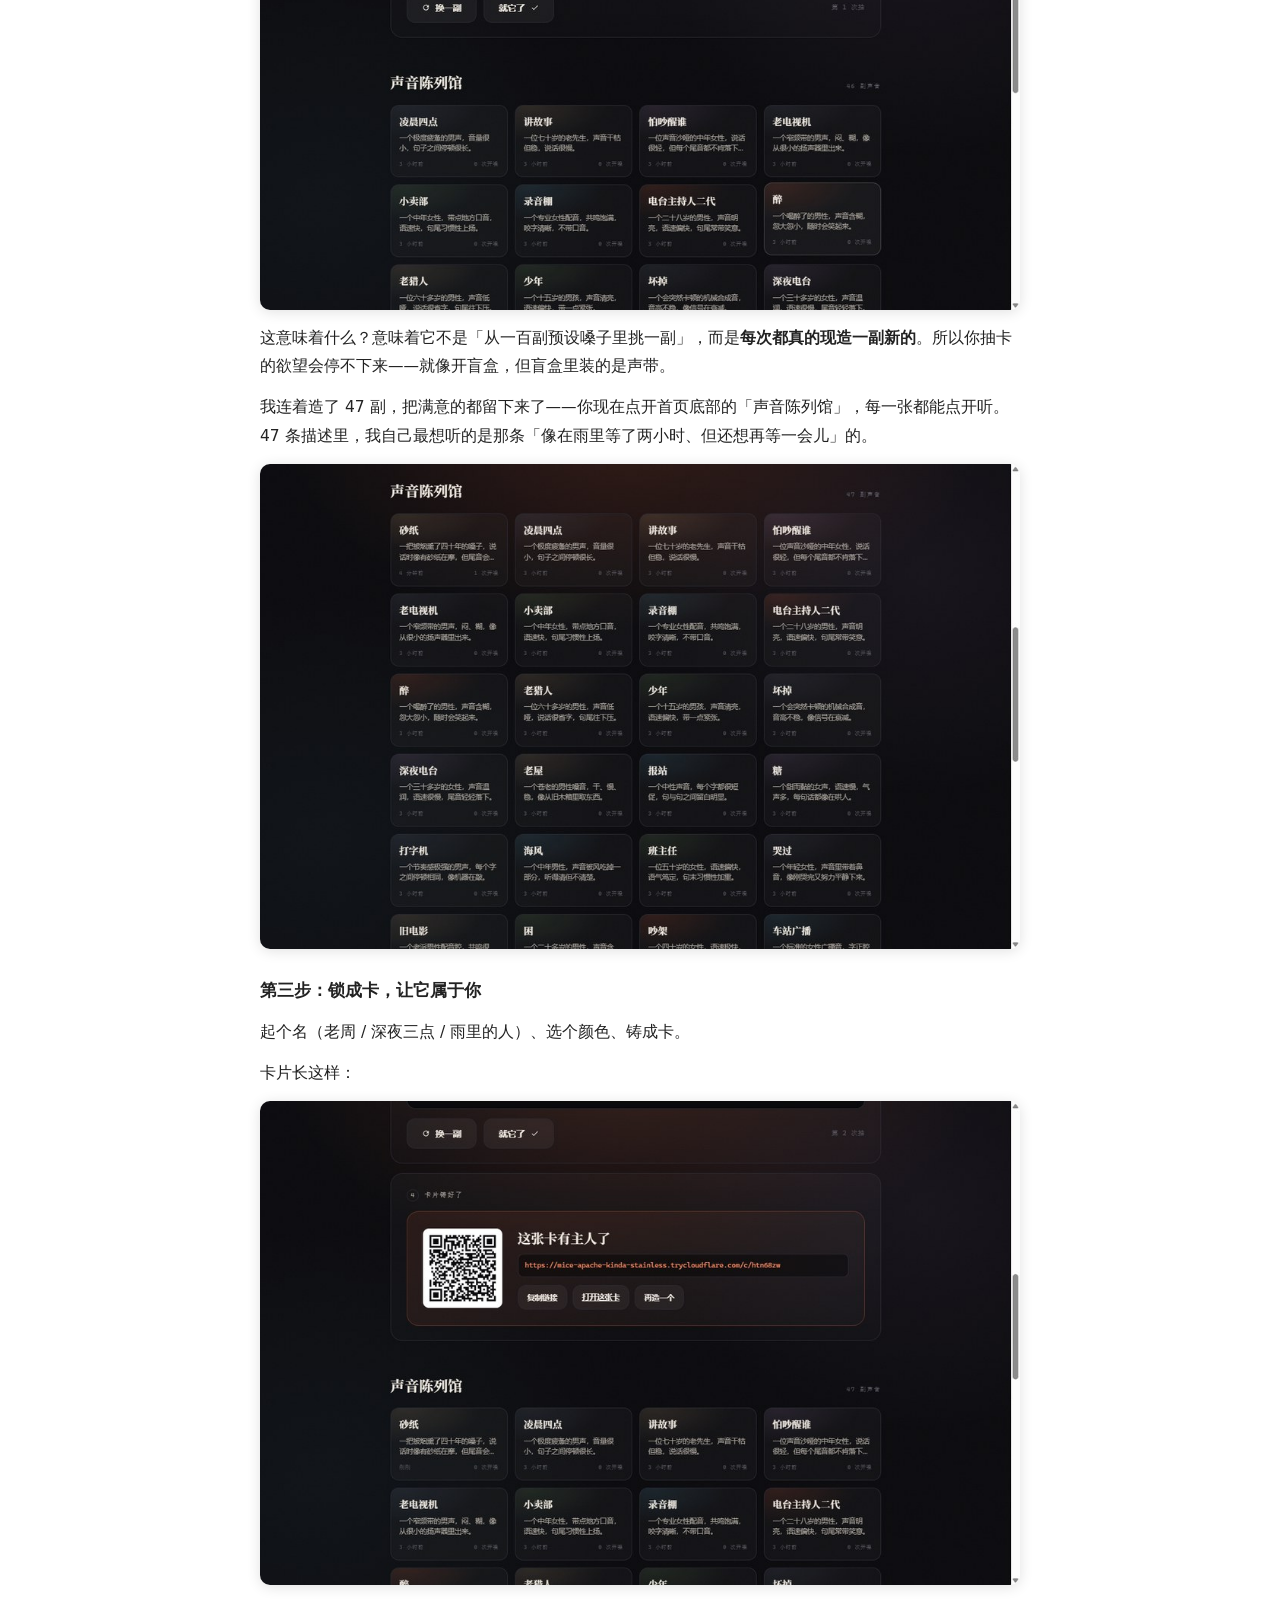
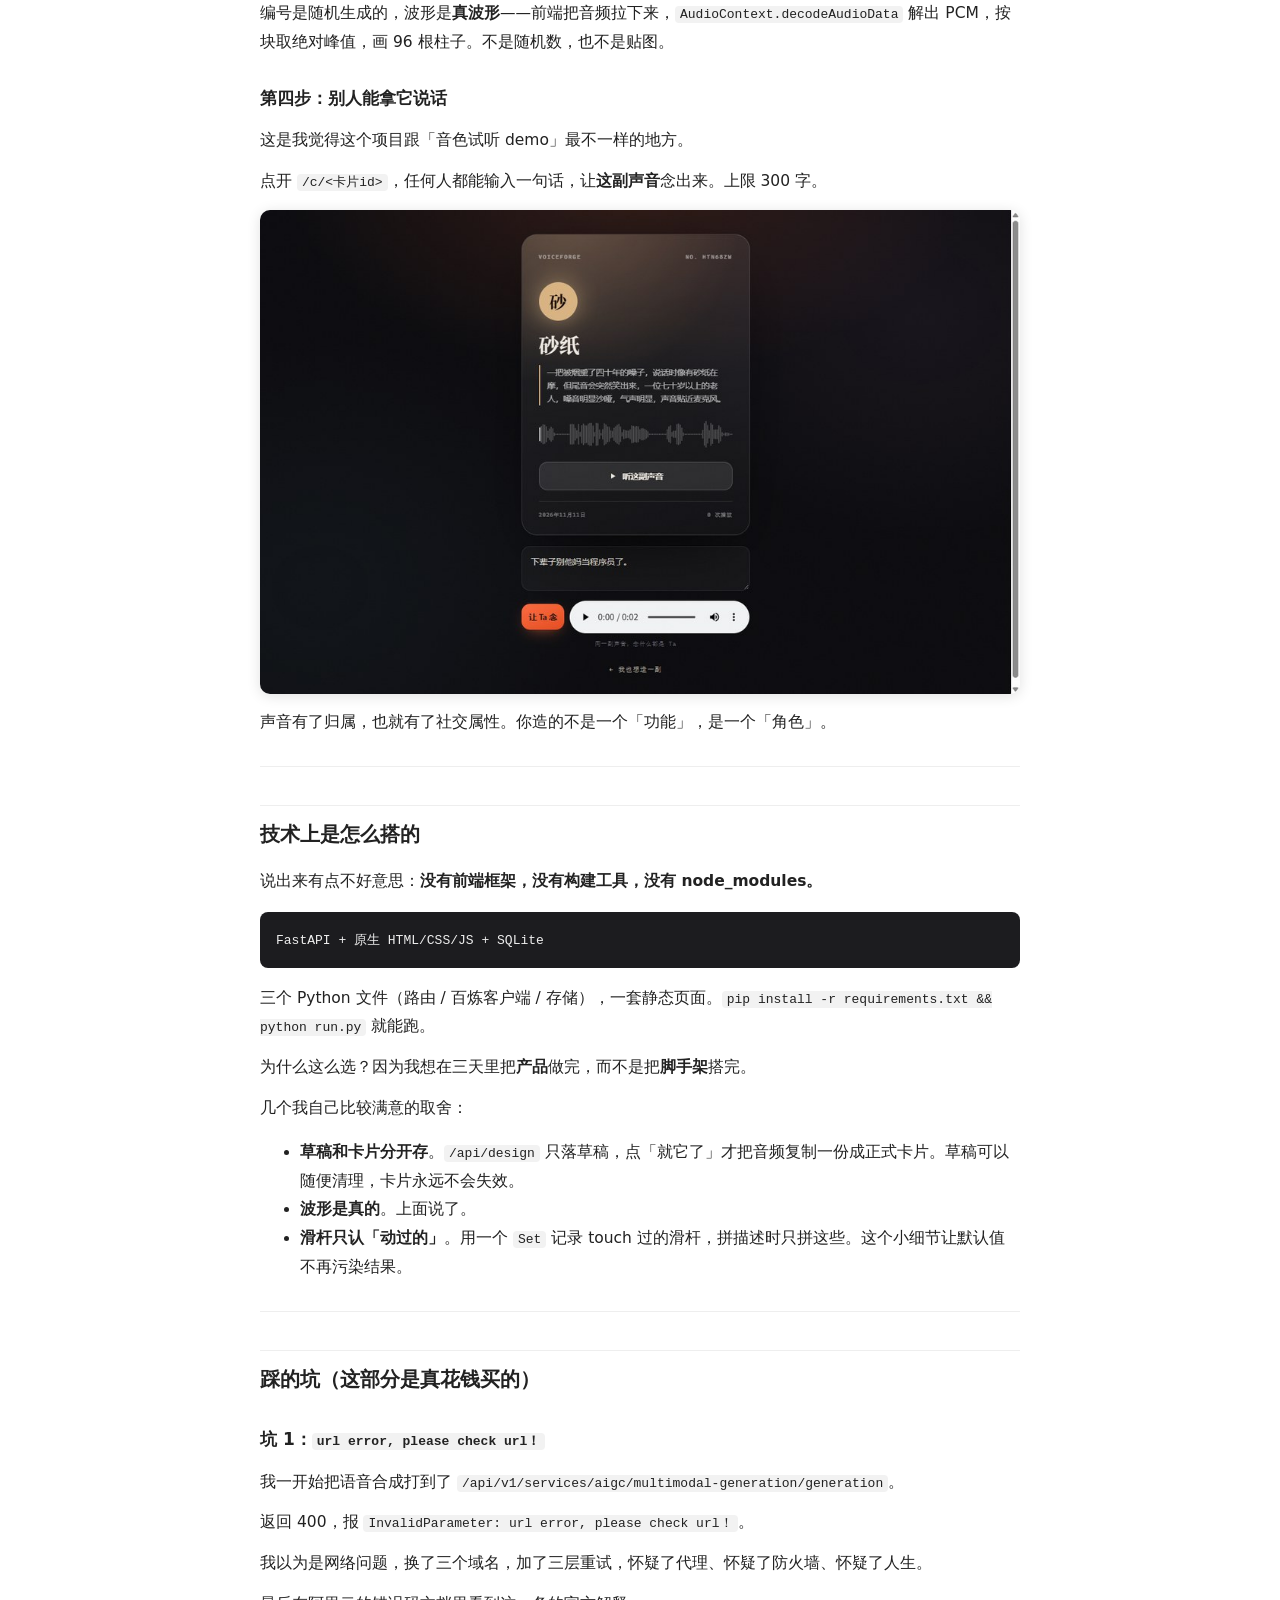
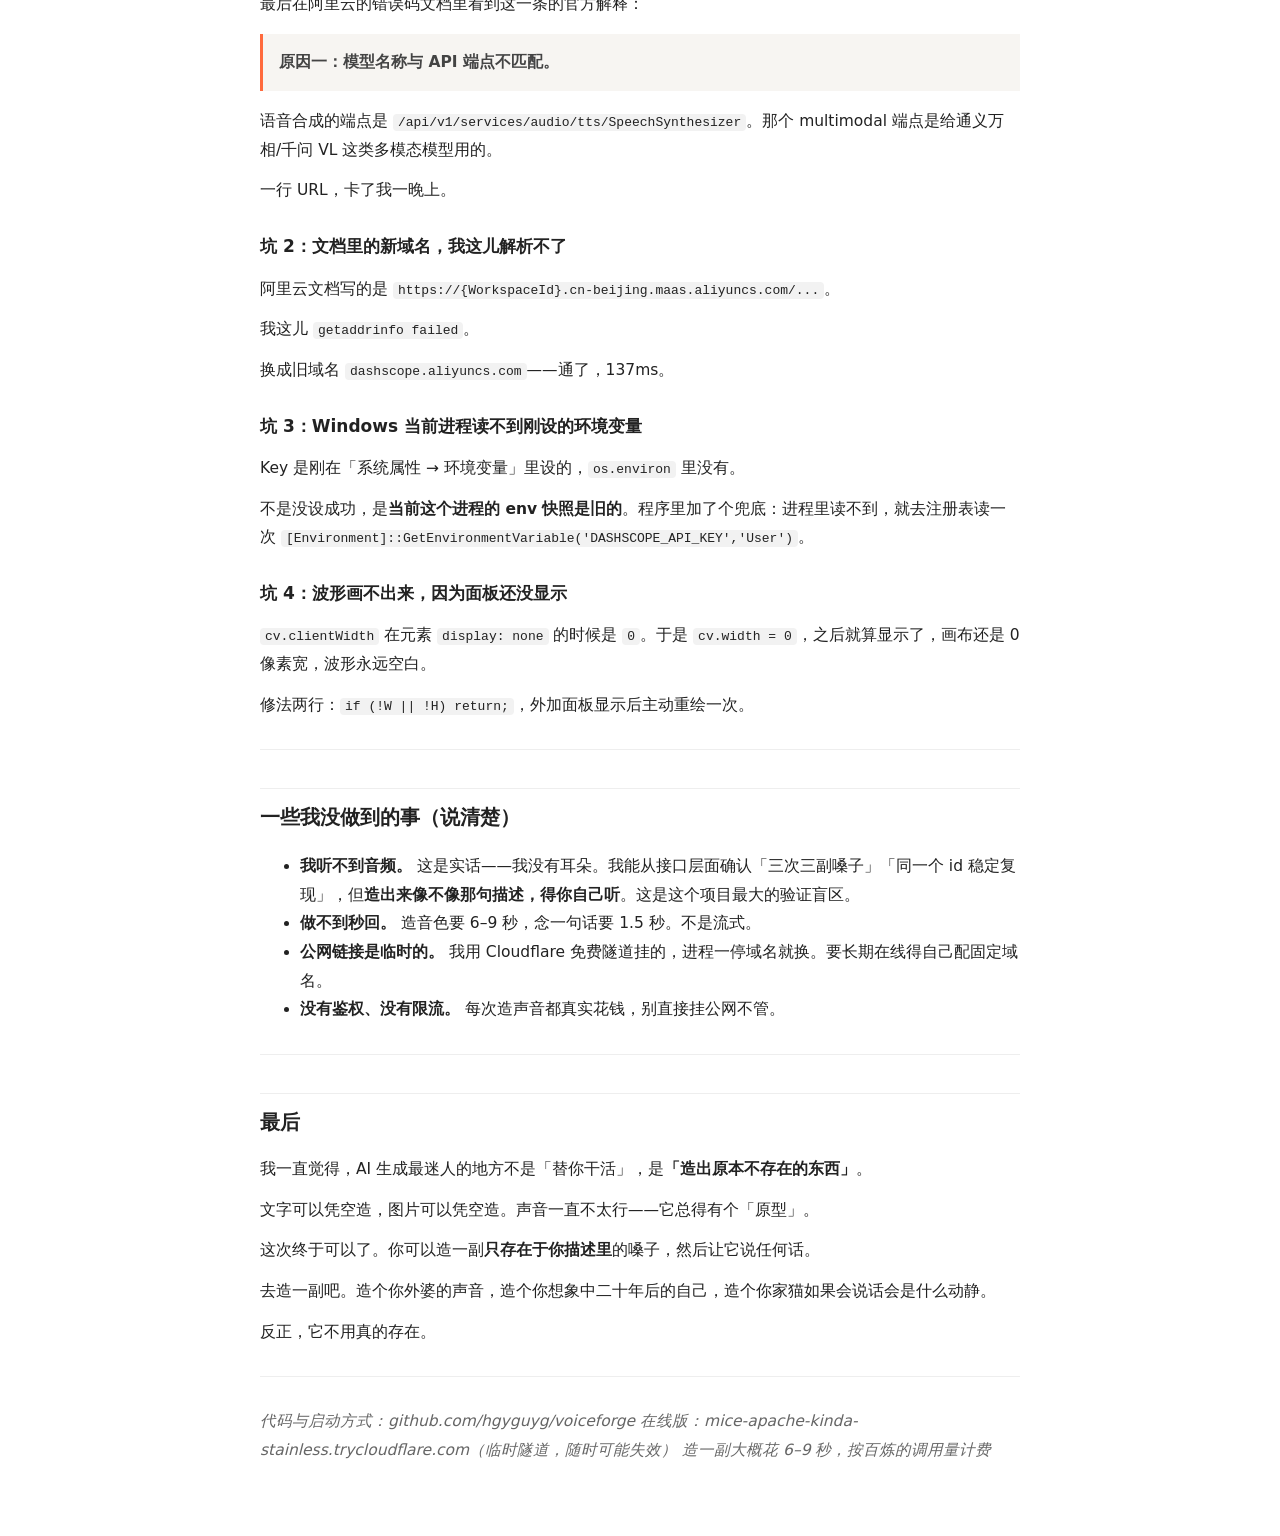
==== commit 43a15cc1: "教程：修掉一处病句（跟你不满意），重出 HTML/PDF" ====
--- a/docs/教程.html
+++ b/docs/教程.html
@@ -38,7 +38,7 @@
 <p>一个五十多岁的东北男人，嗓门大，说话像在跟人吵架，但每句结尾都带着笑。</p>
 </blockquote>
 <p>八秒钟后，这副嗓门就活了。它会开口说：「你好，我是刚刚被造出来的声音。你听，这就是我。」</p>
-<p>跟你不满意？点「换一副」，它再给你一副<strong>完全不同</strong>的嗓子。同一句话，造三次，就是三个人。</p>
+<p>不满意？点「换一副」，它再给你一副<strong>完全不同</strong>的嗓子。同一句话，造三次，就是三个人。</p>
 <p>满意了？起个名、挑个颜色，锁成一张<strong>声音卡</strong>。卡上有编号、有波形、有二维码。别人扫开这张卡，能让<strong>这副声音</strong>念<strong>他自己</strong>想听的话。</p>
 <p><img alt="首页" src="img/01-home.jpg" /></p>
 <p>我在卡片页里输了一句「下辈子别他妈当程序员了」，让一个我十分钟前才编出来的老头，用他的嗓门把这句话念了出来。</p>
